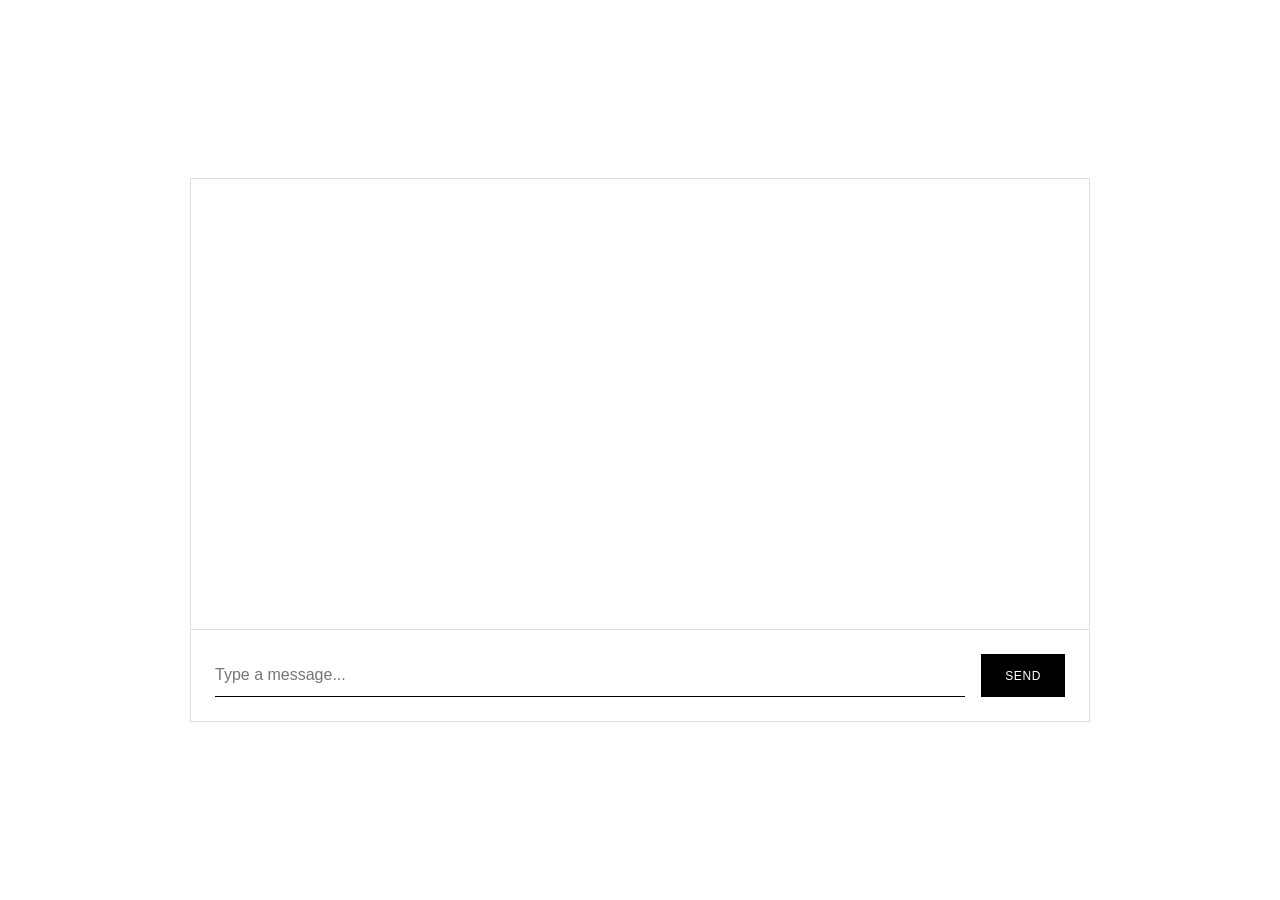
==== static/index.html @ 569c16a1 "Day 1: technical design, scaffold, audio prep and Cloud Run deploy - DESIGN.md: technical design (st" ====
<!doctype html>
<html lang="en">
    <head>
        <meta charset="UTF-8" />
        <meta name="viewport" content="width=device-width, initial-scale=1.0" />
        <title>Fix the Mix</title>
        <style>
            * {
                box-sizing: border-box;
                margin: 0;
                padding: 0;
            }
            body {
                font-family: system-ui, sans-serif;
                height: 100vh;
                display: flex;
                justify-content: center;
                align-items: center;
                padding: 3rem 1rem;
            }
            #container {
                width: 100%;
                max-width: 900px;
                display: flex;
                flex-direction: column;
                border: 1px solid #e0e0e0;
            }
            #messages {
                overflow-y: auto;
                padding: 2rem;
                display: flex;
                flex-direction: column;
                gap: 1.5rem;
                min-height: 450px;
                max-height: 70vh;
            }
            .msg {
                line-height: 1.5;
                max-width: 80%;
            }
            .msg.user {
                align-self: flex-end;
                text-align: right;
            }
            .msg .role {
                font-size: 0.75rem;
                text-transform: uppercase;
                letter-spacing: 0.05em;
                color: #999;
                margin-bottom: 0.25rem;
            }
            .msg.loading .content {
                color: #999;
            }
            #input-area {
                display: flex;
                gap: 1rem;
                padding: 1.5rem;
                border-top: 1px solid #e0e0e0;
            }
            #user-input {
                flex: 1;
                padding: 0.75rem 0;
                border: none;
                border-bottom: 1px solid #e0e0e0;
                font-size: 1rem;
                outline: none;
            }
            #user-input:focus {
                border-bottom-color: #000;
            }
            button {
                padding: 0.75rem 1.5rem;
                background: #000;
                color: #fff;
                border: none;
                font-size: 0.75rem;
                text-transform: uppercase;
                letter-spacing: 0.05em;
                cursor: pointer;
            }
            .tool {
                font-family: ui-monospace, monospace;
                font-size: 0.75rem;
                color: #555;
                background: #f5f5f5;
                border-left: 3px solid #f59e0b;
                padding: 0.5rem 0.75rem;
                margin: 0.25rem 0 0.75rem;
                white-space: pre-wrap;
                word-break: break-word;
            }
            .tool .label {
                text-transform: uppercase;
                letter-spacing: 0.05em;
                color: #b45309;
            }
            button:disabled {
                opacity: 0.3;
            }
        </style>
    </head>
    <body>
        <div id="container">
            <div id="messages"></div>
            <div id="input-area">
                <input
                    type="text"
                    id="user-input"
                    placeholder="Type a message..."
                    autocomplete="off"
                />
                <button id="send-btn">Send</button>
            </div>
        </div>
        <script>
            const messages = document.getElementById("messages");
            const userInput = document.getElementById("user-input");
            const sendBtn = document.getElementById("send-btn");
            let sessionId = null;

            function addMessage(role, text, isLoading = false) {
                const div = document.createElement("div");
                div.className =
                    "msg " +
                    (role === "you" ? "user" : "assistant") +
                    (isLoading ? " loading" : "");
                div.innerHTML =
                    '<div class="role">' +
                    role +
                    '</div><div class="content">' +
                    text +
                    "</div>";
                messages.appendChild(div);
                messages.scrollTop = messages.scrollHeight;
                return div;
            }

            async function send() {
                const text = userInput.value.trim();
                if (!text) return;

                userInput.value = "";
                sendBtn.disabled = true;
                addMessage("you", text);
                const loading = addMessage("assistant", "Thinking...", true);

                try {
                    const res = await fetch("/chat", {
                        method: "POST",
                        headers: { "Content-Type": "application/json" },
                        body: JSON.stringify({
                            message: text,
                            session_id: sessionId,
                        }),
                    });
                    const data = await res.json();
                    sessionId = data.session_id;

                    // Show each tool the harness ran, above the assistant's answer
                    for (const call of data.tool_calls || []) {
                        const div = document.createElement("div");
                        div.className = "tool";
                        const label = document.createElement("span");
                        label.className = "label";
                        label.textContent = "tool call  ";
                        div.appendChild(label);
                        div.appendChild(
                            document.createTextNode(
                                call.name + "(" + JSON.stringify(call.args) + ")\n→ " + call.result,
                            ),
                        );
                        messages.insertBefore(div, loading);
                    }
                    loading.querySelector(".content").textContent =
                        data.response;
                    loading.classList.remove("loading");
                } catch (e) {
                    loading.querySelector(".content").textContent =
                        "Error: " + e.message;
                    loading.classList.remove("loading");
                }
                sendBtn.disabled = false;
                userInput.focus();
            }

            sendBtn.addEventListener("click", send);
            userInput.addEventListener("keydown", function (e) {
                if (e.key === "Enter") send();
            });
            userInput.focus();
        </script>
    </body>
</html>
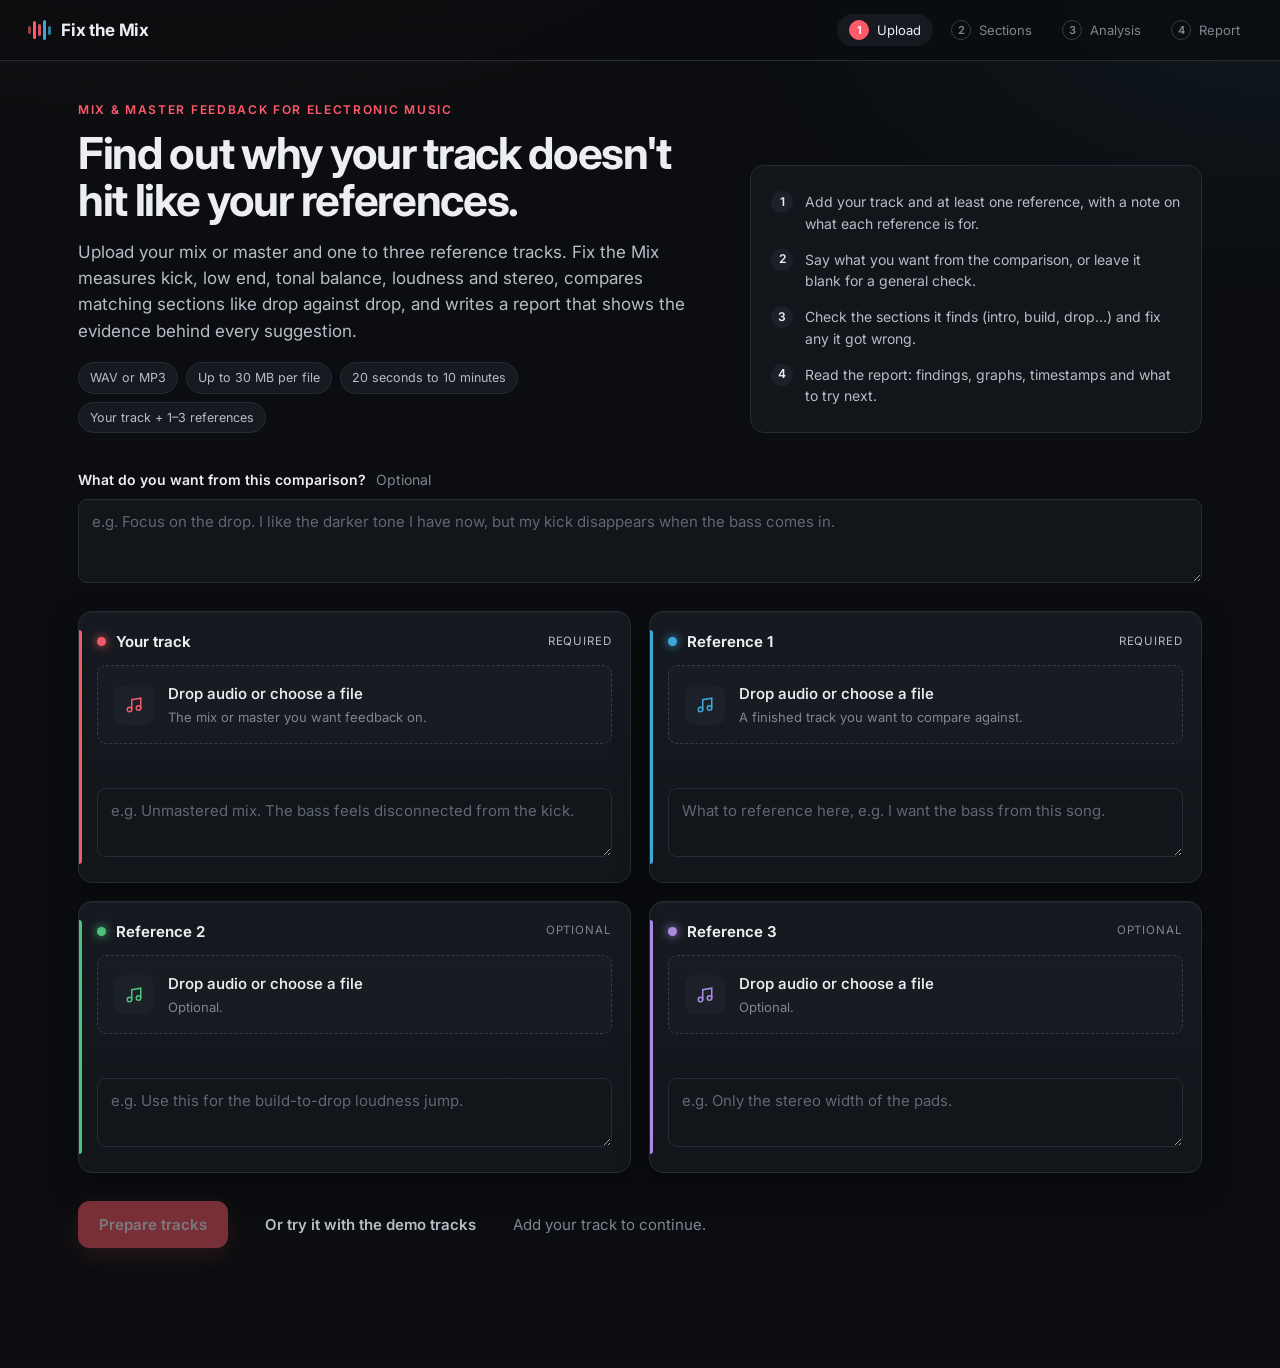
==== commit 231aaa36: "Day 3: upload view, section proposal, section editor, cold-start fix - Companion /api routes: runs, " ====
--- a/static/index.html
+++ b/static/index.html
@@ -1,194 +1,107 @@
 <!doctype html>
 <html lang="en">
-    <head>
-        <meta charset="UTF-8" />
-        <meta name="viewport" content="width=device-width, initial-scale=1.0" />
-        <title>Fix the Mix</title>
-        <style>
-            * {
-                box-sizing: border-box;
-                margin: 0;
-                padding: 0;
-            }
-            body {
-                font-family: system-ui, sans-serif;
-                height: 100vh;
-                display: flex;
-                justify-content: center;
-                align-items: center;
-                padding: 3rem 1rem;
-            }
-            #container {
-                width: 100%;
-                max-width: 900px;
-                display: flex;
-                flex-direction: column;
-                border: 1px solid #e0e0e0;
-            }
-            #messages {
-                overflow-y: auto;
-                padding: 2rem;
-                display: flex;
-                flex-direction: column;
-                gap: 1.5rem;
-                min-height: 450px;
-                max-height: 70vh;
-            }
-            .msg {
-                line-height: 1.5;
-                max-width: 80%;
-            }
-            .msg.user {
-                align-self: flex-end;
-                text-align: right;
-            }
-            .msg .role {
-                font-size: 0.75rem;
-                text-transform: uppercase;
-                letter-spacing: 0.05em;
-                color: #999;
-                margin-bottom: 0.25rem;
-            }
-            .msg.loading .content {
-                color: #999;
-            }
-            #input-area {
-                display: flex;
-                gap: 1rem;
-                padding: 1.5rem;
-                border-top: 1px solid #e0e0e0;
-            }
-            #user-input {
-                flex: 1;
-                padding: 0.75rem 0;
-                border: none;
-                border-bottom: 1px solid #e0e0e0;
-                font-size: 1rem;
-                outline: none;
-            }
-            #user-input:focus {
-                border-bottom-color: #000;
-            }
-            button {
-                padding: 0.75rem 1.5rem;
-                background: #000;
-                color: #fff;
-                border: none;
-                font-size: 0.75rem;
-                text-transform: uppercase;
-                letter-spacing: 0.05em;
-                cursor: pointer;
-            }
-            .tool {
-                font-family: ui-monospace, monospace;
-                font-size: 0.75rem;
-                color: #555;
-                background: #f5f5f5;
-                border-left: 3px solid #f59e0b;
-                padding: 0.5rem 0.75rem;
-                margin: 0.25rem 0 0.75rem;
-                white-space: pre-wrap;
-                word-break: break-word;
-            }
-            .tool .label {
-                text-transform: uppercase;
-                letter-spacing: 0.05em;
-                color: #b45309;
-            }
-            button:disabled {
-                opacity: 0.3;
-            }
-        </style>
-    </head>
-    <body>
-        <div id="container">
-            <div id="messages"></div>
-            <div id="input-area">
-                <input
-                    type="text"
-                    id="user-input"
-                    placeholder="Type a message..."
-                    autocomplete="off"
-                />
-                <button id="send-btn">Send</button>
-            </div>
+<head>
+  <meta charset="UTF-8" />
+  <meta name="viewport" content="width=device-width, initial-scale=1.0" />
+  <title>Fix the Mix</title>
+  <meta name="description" content="Evidence-based mix and master feedback for electronic music producers." />
+  <link rel="preconnect" href="https://fonts.googleapis.com" />
+  <link rel="preconnect" href="https://fonts.gstatic.com" crossorigin />
+  <link href="https://fonts.googleapis.com/css2?family=Inter:wght@400;500;600;700&family=JetBrains+Mono:wght@400;500&display=swap" rel="stylesheet" />
+  <link rel="stylesheet" href="/static/styles.css" />
+</head>
+<body>
+  <header class="topbar">
+    <div class="brand"><span class="brand-mark"><i></i><i></i><i></i><i></i><i></i></span>Fix the Mix</div>
+    <nav class="steps" aria-label="Progress">
+      <span class="step" data-step="upload"><b>1</b>Upload</span>
+      <span class="step" data-step="sections"><b>2</b>Sections</span>
+      <span class="step" data-step="analysis"><b>3</b>Analysis</span>
+      <span class="step" data-step="report"><b>4</b>Report</span>
+    </nav>
+  </header>
+
+  <main>
+    <!-- Upload -->
+    <section id="view-upload" hidden>
+      <div class="hero">
+        <div>
+          <div class="eyebrow">Mix &amp; master feedback for electronic music</div>
+          <h1>Find out why your track doesn't hit like your references.</h1>
+          <p class="lede">Upload your mix or master and one to three reference tracks. Fix the Mix measures kick, low end,
+            tonal balance, loudness and stereo, compares matching sections like drop against drop, and writes a report
+            that shows the evidence behind every suggestion.</p>
+          <div class="limits">
+            <span class="chip">WAV or MP3</span>
+            <span class="chip">Up to 30 MB per file</span>
+            <span class="chip">20 seconds to 10 minutes</span>
+            <span class="chip">Your track + 1–3 references</span>
+          </div>
         </div>
-        <script>
-            const messages = document.getElementById("messages");
-            const userInput = document.getElementById("user-input");
-            const sendBtn = document.getElementById("send-btn");
-            let sessionId = null;
+        <ol class="how">
+          <li>Add your track and at least one reference, with a note on what each reference is for.</li>
+          <li>Say what you want from the comparison, or leave it blank for a general check.</li>
+          <li>Check the sections it finds (intro, build, drop…) and fix any it got wrong.</li>
+          <li>Read the report: findings, graphs, timestamps and what to try next.</li>
+        </ol>
+      </div>
 
-            function addMessage(role, text, isLoading = false) {
-                const div = document.createElement("div");
-                div.className =
-                    "msg " +
-                    (role === "you" ? "user" : "assistant") +
-                    (isLoading ? " loading" : "");
-                div.innerHTML =
-                    '<div class="role">' +
-                    role +
-                    '</div><div class="content">' +
-                    text +
-                    "</div>";
-                messages.appendChild(div);
-                messages.scrollTop = messages.scrollHeight;
-                return div;
-            }
+      <div class="global-comment">
+        <label class="field-label" for="global-comment">What do you want from this comparison? <span class="field-hint">Optional</span></label>
+        <textarea id="global-comment" placeholder="e.g. Focus on the drop. I like the darker tone I have now, but my kick disappears when the bass comes in."></textarea>
+      </div>
 
-            async function send() {
-                const text = userInput.value.trim();
-                if (!text) return;
+      <div class="cards" id="cards"></div>
 
-                userInput.value = "";
-                sendBtn.disabled = true;
-                addMessage("you", text);
-                const loading = addMessage("assistant", "Thinking...", true);
+      <div class="actions">
+        <button class="btn primary" id="prepare" type="button" disabled>Prepare tracks</button>
+        <button class="btn ghost" id="demo" type="button">Or try it with the demo tracks</button>
+        <span class="muted" id="prepare-hint"></span>
+        <span class="form-error" id="upload-error"></span>
+      </div>
+    </section>
 
-                try {
-                    const res = await fetch("/chat", {
-                        method: "POST",
-                        headers: { "Content-Type": "application/json" },
-                        body: JSON.stringify({
-                            message: text,
-                            session_id: sessionId,
-                        }),
-                    });
-                    const data = await res.json();
-                    sessionId = data.session_id;
+    <!-- Sections -->
+    <section id="view-sections" hidden>
+      <div class="view-head">
+        <div>
+          <div class="eyebrow">Step 2</div>
+          <h2>Check the sections</h2>
+          <p class="lede">These sections are suggestions from the audio. Drag a boundary to move it, split or merge
+            sections, and relabel anything that's wrong. Comparisons match drop to drop and build to build, so it pays to
+            get these right. Your edits become the map the analysis uses.</p>
+        </div>
+      </div>
+      <div class="keys">
+        <span><kbd>Space</kbd> play / pause</span>
+        <span><kbd>S</kbd> split at cursor</span>
+        <span><kbd>M</kbd> merge with next</span>
+        <span><kbd>+</kbd> <kbd>−</kbd> or pinch to zoom</span>
+        <span>drag the waveform to scroll</span>
+        <span>hold <kbd>Alt</kbd> while dragging a boundary to ignore the grid</span>
+      </div>
+      <div id="editors" style="margin-top:18px"></div>
+      <div class="confirm-bar">
+        <span class="muted" id="confirm-status"></span>
+        <button class="btn primary" id="confirm" type="button">Confirm all sections</button>
+      </div>
+    </section>
 
-                    // Show each tool the harness ran, above the assistant's answer
-                    for (const call of data.tool_calls || []) {
-                        const div = document.createElement("div");
-                        div.className = "tool";
-                        const label = document.createElement("span");
-                        label.className = "label";
-                        label.textContent = "tool call  ";
-                        div.appendChild(label);
-                        div.appendChild(
-                            document.createTextNode(
-                                call.name + "(" + JSON.stringify(call.args) + ")\n→ " + call.result,
-                            ),
-                        );
-                        messages.insertBefore(div, loading);
-                    }
-                    loading.querySelector(".content").textContent =
-                        data.response;
-                    loading.classList.remove("loading");
-                } catch (e) {
-                    loading.querySelector(".content").textContent =
-                        "Error: " + e.message;
-                    loading.classList.remove("loading");
-                }
-                sendBtn.disabled = false;
-                userInput.focus();
-            }
+    <!-- Confirmed -->
+    <section id="view-confirmed" hidden>
+      <div class="eyebrow">Step 3</div>
+      <h2>Sections confirmed</h2>
+      <p class="lede">These maps are now the reference for the analysis. The research run uses them to compare
+        matching sections across your track and the references.</p>
+      <div class="summary" id="summary"></div>
+      <div class="actions">
+        <button class="btn" id="back-to-sections" type="button">Edit sections again</button>
+      </div>
+    </section>
+  </main>
 
-            sendBtn.addEventListener("click", send);
-            userInput.addEventListener("keydown", function (e) {
-                if (e.key === "Enter") send();
-            });
-            userInput.focus();
-        </script>
-    </body>
+  <div class="overlay" id="overlay" hidden><div class="overlay-box"><span class="spinner"></span><span id="overlay-text">Working…</span></div></div>
+
+  <script type="module" src="/static/app.js"></script>
+</body>
 </html>
--- a/static/styles.css
+++ b/static/styles.css
@@ -0,0 +1,226 @@
+/* Fix the Mix: one dark, studio-style design system for every view. Track and section colours are
+   shared with the editor canvas (editor.js) and the charts (app/audio/figures.py). */
+
+:root {
+  --bg: #0b0d10;
+  --bg-raised: #12151a;
+  --panel: #161a20;
+  --panel-2: #1c2129;
+  --line: #262c35;
+  --line-strong: #353c47;
+  --text: #eceef1;
+  --text-2: #b6bdc6;
+  --muted: #7d8692;
+  --accent: #ff5a6a;
+  --accent-strong: #ff3d50;
+  --accent-soft: rgba(255, 90, 106, 0.14);
+  --ok: #43d18a;
+  --warn: #f2b134;
+  --err: #ff6b6b;
+
+  --track-user: #ef5b6b;
+  --track-ref1: #3fa7d6;
+  --track-ref2: #4cc27a;
+  --track-ref3: #a98be0;
+
+  --radius: 14px;
+  --radius-sm: 9px;
+  --shadow: 0 1px 0 rgba(255, 255, 255, 0.03) inset, 0 12px 32px rgba(0, 0, 0, 0.35);
+  --font: "Inter", system-ui, -apple-system, "Segoe UI", sans-serif;
+  --mono: "JetBrains Mono", ui-monospace, "SF Mono", Menlo, monospace;
+}
+
+* { box-sizing: border-box; }
+html { color-scheme: dark; }
+body {
+  margin: 0;
+  background:
+    radial-gradient(1200px 500px at 15% -10%, rgba(255, 90, 106, 0.08), transparent 60%),
+    radial-gradient(900px 500px at 100% 0%, rgba(63, 167, 214, 0.07), transparent 60%),
+    var(--bg);
+  color: var(--text);
+  font: 15px/1.55 var(--font);
+  -webkit-font-smoothing: antialiased;
+  min-height: 100vh;
+}
+button, input, select, textarea { font: inherit; color: inherit; }
+[hidden] { display: none !important; }
+
+/* --- Top bar --- */
+.topbar {
+  position: sticky; top: 0; z-index: 20;
+  display: flex; align-items: center; gap: 24px;
+  padding: 14px 28px;
+  background: rgba(11, 13, 16, 0.8);
+  backdrop-filter: blur(14px);
+  border-bottom: 1px solid var(--line);
+}
+.brand { display: flex; align-items: center; gap: 10px; font-weight: 700; letter-spacing: -0.01em; font-size: 17px; }
+.brand-mark { display: flex; align-items: center; gap: 2px; height: 20px; }
+.brand-mark i { display: block; width: 3px; border-radius: 2px; background: var(--accent); }
+.brand-mark i:nth-child(1) { height: 8px; opacity: .6; }
+.brand-mark i:nth-child(2) { height: 18px; }
+.brand-mark i:nth-child(3) { height: 12px; opacity: .85; }
+.brand-mark i:nth-child(4) { height: 20px; background: var(--track-ref1); }
+.brand-mark i:nth-child(5) { height: 9px; background: var(--track-ref1); opacity: .7; }
+.steps { display: flex; gap: 6px; margin-left: auto; font-size: 13px; }
+.step { display: flex; align-items: center; gap: 8px; padding: 6px 12px; border-radius: 999px; color: var(--muted); }
+.step b { display: grid; place-items: center; width: 20px; height: 20px; border-radius: 50%; border: 1px solid var(--line-strong); font-size: 11px; font-weight: 600; }
+.step.active { color: var(--text); background: var(--panel); }
+.step.active b { background: var(--accent); border-color: var(--accent); color: #fff; }
+.step.done { color: var(--text-2); }
+.step.done b { border-color: var(--ok); color: var(--ok); }
+
+main { max-width: 1180px; margin: 0 auto; padding: 40px 28px 120px; }
+
+/* --- Type --- */
+.eyebrow { text-transform: uppercase; letter-spacing: .14em; font-size: 12px; color: var(--accent); font-weight: 600; }
+h1 { font-size: clamp(30px, 4vw, 44px); line-height: 1.08; letter-spacing: -0.03em; margin: 10px 0 14px; font-weight: 700; }
+h2 { font-size: 22px; letter-spacing: -0.02em; margin: 0 0 6px; }
+.lede { color: var(--text-2); font-size: 17px; max-width: 760px; margin: 0; }
+.muted { color: var(--muted); }
+.mono { font-family: var(--mono); font-size: 0.92em; }
+
+/* --- Upload view --- */
+.hero { display: grid; grid-template-columns: 1.4fr 1fr; gap: 40px; align-items: end; margin-bottom: 36px; }
+.how { list-style: none; margin: 0; padding: 18px 20px; border: 1px solid var(--line); border-radius: var(--radius); background: var(--bg-raised); counter-reset: how; }
+.how li { counter-increment: how; display: flex; gap: 12px; padding: 7px 0; color: var(--text-2); font-size: 14px; }
+.how li::before { content: counter(how); flex: none; display: grid; place-items: center; width: 22px; height: 22px; border-radius: 50%; background: var(--panel-2); color: var(--text); font-size: 12px; font-weight: 600; }
+.limits { display: flex; flex-wrap: wrap; gap: 8px; margin-top: 18px; }
+.chip { display: inline-flex; align-items: center; gap: 6px; padding: 5px 11px; border-radius: 999px; background: var(--panel); border: 1px solid var(--line); color: var(--text-2); font-size: 12.5px; }
+
+.field-label { display: block; font-weight: 600; font-size: 14px; margin-bottom: 8px; }
+.field-hint { font-weight: 400; color: var(--muted); margin-left: 6px; }
+textarea {
+  width: 100%; resize: vertical; min-height: 64px;
+  background: var(--bg-raised); border: 1px solid var(--line); border-radius: var(--radius-sm);
+  padding: 11px 13px; color: var(--text); line-height: 1.5; transition: border-color .15s, box-shadow .15s;
+}
+textarea::placeholder { color: #5f6873; }
+textarea:focus, select:focus, input:focus { outline: none; border-color: var(--accent); box-shadow: 0 0 0 3px var(--accent-soft); }
+.global-comment { margin-bottom: 22px; }
+.global-comment textarea { min-height: 84px; font-size: 15px; }
+
+.cards { display: grid; grid-template-columns: repeat(2, 1fr); gap: 18px; }
+.card {
+  position: relative; padding: 18px; border-radius: var(--radius);
+  background: linear-gradient(180deg, var(--panel), var(--bg-raised));
+  border: 1px solid var(--line); box-shadow: var(--shadow);
+}
+.card::before { content: ""; position: absolute; left: 0; top: 18px; bottom: 18px; width: 3px; border-radius: 0 3px 3px 0; background: var(--c); }
+.card-head { display: flex; align-items: center; gap: 10px; margin-bottom: 12px; }
+.card-title { font-weight: 650; }
+.dot { width: 9px; height: 9px; border-radius: 50%; background: var(--c); box-shadow: 0 0 10px var(--c); flex: none; }
+.tag { margin-left: auto; font-size: 11.5px; text-transform: uppercase; letter-spacing: .08em; color: var(--muted); }
+.tag.req { color: var(--text-2); }
+
+.drop {
+  display: flex; align-items: center; gap: 14px; padding: 16px; margin-bottom: 12px;
+  border: 1.5px dashed var(--line-strong); border-radius: var(--radius-sm); cursor: pointer;
+  background: rgba(255, 255, 255, 0.015); transition: border-color .15s, background .15s;
+}
+.drop:hover, .drop.over { border-color: var(--c); background: color-mix(in srgb, var(--c) 7%, transparent); }
+.drop-icon { flex: none; display: grid; place-items: center; width: 40px; height: 40px; border-radius: 10px; background: var(--panel-2); color: var(--c); }
+.drop-text { display: flex; flex-direction: column; gap: 2px; min-width: 0; }
+.drop-main { display: block; font-weight: 550; white-space: nowrap; overflow: hidden; text-overflow: ellipsis; }
+.drop-sub { font-size: 13px; color: var(--muted); }
+.drop input { display: none; }
+.drop.has-file { border-style: solid; border-color: var(--line); }
+.remove { margin-left: auto; flex: none; border: 0; background: none; color: var(--muted); cursor: pointer; padding: 6px; border-radius: 6px; }
+.remove:hover { color: var(--text); background: var(--panel-2); }
+
+.status { display: flex; align-items: center; gap: 8px; min-height: 22px; margin-bottom: 10px; font-size: 13px; color: var(--text-2); }
+.status.err { color: var(--err); }
+.status.ok { color: var(--ok); }
+.bar { flex: 1; height: 4px; border-radius: 4px; background: var(--panel-2); overflow: hidden; }
+.bar > span { display: block; height: 100%; width: 0; background: var(--c); transition: width .2s; }
+.bar.indeterminate > span { width: 35%; animation: slide 1.1s ease-in-out infinite; }
+@keyframes slide { 0% { transform: translateX(-100%); } 100% { transform: translateX(300%); } }
+.spinner { width: 13px; height: 13px; border: 2px solid var(--line-strong); border-top-color: var(--c, var(--accent)); border-radius: 50%; animation: spin .8s linear infinite; flex: none; }
+@keyframes spin { to { transform: rotate(360deg); } }
+
+.actions { display: flex; align-items: center; gap: 16px; margin-top: 28px; flex-wrap: wrap; }
+.btn {
+  display: inline-flex; align-items: center; gap: 9px; padding: 11px 20px; border-radius: 11px;
+  border: 1px solid var(--line-strong); background: var(--panel); color: var(--text);
+  font-weight: 600; cursor: pointer; transition: background .15s, border-color .15s, transform .05s, opacity .15s;
+}
+.btn:hover { background: var(--panel-2); }
+.btn:active { transform: translateY(1px); }
+.btn:disabled { opacity: .45; cursor: not-allowed; }
+.btn.primary { background: var(--accent); border-color: var(--accent); color: #fff; box-shadow: 0 8px 24px rgba(255, 90, 106, 0.25); }
+.btn.primary:hover { background: var(--accent-strong); }
+.btn.ghost { background: transparent; border-color: transparent; color: var(--text-2); }
+.btn.ghost:hover { color: var(--text); background: var(--panel); }
+.form-error { color: var(--err); font-size: 14px; }
+
+/* --- Sections view --- */
+.view-head { display: flex; align-items: flex-end; justify-content: space-between; gap: 24px; margin-bottom: 22px; }
+.keys { display: flex; flex-wrap: wrap; gap: 14px; font-size: 12.5px; color: var(--muted); }
+kbd { font-family: var(--mono); font-size: 11px; padding: 2px 6px; border-radius: 5px; background: var(--panel-2); border: 1px solid var(--line-strong); color: var(--text-2); }
+
+.editor {
+  margin-bottom: 20px; padding: 16px 16px 12px; border-radius: var(--radius);
+  background: linear-gradient(180deg, var(--panel), var(--bg-raised)); border: 1px solid var(--line); box-shadow: var(--shadow);
+  outline: none;
+}
+.editor:focus-visible { border-color: var(--line-strong); }
+.editor.accepted { border-color: color-mix(in srgb, var(--ok) 45%, var(--line)); }
+.ed-head { display: flex; align-items: center; gap: 10px; margin-bottom: 12px; }
+.ed-title { font-weight: 650; }
+.ed-file { color: var(--muted); font-size: 13px; white-space: nowrap; overflow: hidden; text-overflow: ellipsis; min-width: 0; }
+.ed-head .spacer { flex: 1; }
+.badge { display: inline-flex; align-items: center; gap: 6px; font-size: 12px; padding: 4px 10px; border-radius: 999px; background: var(--panel-2); color: var(--text-2); white-space: nowrap; }
+.badge.ok { background: rgba(67, 209, 138, 0.12); color: var(--ok); }
+.badge.warn { background: rgba(242, 177, 52, 0.12); color: var(--warn); }
+
+.canvas-wrap { position: relative; border-radius: 10px; overflow: hidden; background: #07090b; border: 1px solid var(--line); }
+.overview { display: block; width: 100%; height: 42px; cursor: pointer; border-bottom: 1px solid var(--line); }
+.main-canvas { display: block; width: 100%; height: 200px; cursor: crosshair; }
+
+.toolbar { display: flex; flex-wrap: wrap; align-items: center; gap: 8px; margin-top: 12px; }
+.group { display: flex; align-items: center; gap: 4px; padding: 3px; border-radius: 10px; background: var(--bg-raised); border: 1px solid var(--line); }
+.group-label { font-size: 11.5px; color: var(--muted); padding: 0 6px 0 8px; text-transform: uppercase; letter-spacing: .06em; }
+.tb {
+  display: inline-flex; align-items: center; gap: 6px; height: 30px; padding: 0 10px; border-radius: 7px;
+  border: 0; background: transparent; color: var(--text-2); font-size: 13px; font-weight: 550; cursor: pointer; white-space: nowrap;
+}
+.tb:hover { background: var(--panel-2); color: var(--text); }
+.tb.on { background: var(--panel-2); color: var(--text); box-shadow: inset 0 0 0 1px var(--line-strong); }
+.tb.play { color: var(--text); }
+.tb svg { width: 14px; height: 14px; }
+.toolbar select, .toolbar input[type=number] {
+  height: 30px; padding: 0 8px; border-radius: 7px; background: var(--panel); border: 1px solid var(--line); font-size: 13px;
+}
+.toolbar input[type=number] { width: 84px; font-family: var(--mono); }
+.readout { margin-left: auto; font-family: var(--mono); font-size: 12.5px; color: var(--text-2); padding: 0 6px; white-space: nowrap; }
+
+.confirm-bar {
+  position: fixed; left: 0; right: 0; bottom: 0; z-index: 15;
+  display: flex; align-items: center; justify-content: center; gap: 18px; padding: 14px 24px;
+  background: rgba(11, 13, 16, 0.86); backdrop-filter: blur(14px); border-top: 1px solid var(--line);
+}
+
+/* --- Confirmed view --- */
+.summary { display: grid; gap: 14px; margin-top: 24px; }
+.summary-row { padding: 14px 16px; border-radius: var(--radius-sm); background: var(--panel); border: 1px solid var(--line); }
+.summary-row .ed-head { margin-bottom: 8px; }
+.pills { display: flex; flex-wrap: wrap; gap: 6px; }
+.pill { font-size: 12.5px; padding: 3px 10px; border-radius: 6px; color: #0b0d10; font-weight: 600; }
+
+.overlay { position: fixed; inset: 0; z-index: 30; display: grid; place-items: center; background: rgba(5, 6, 8, 0.72); backdrop-filter: blur(6px); }
+.overlay-box { display: flex; align-items: center; gap: 14px; padding: 18px 22px; border-radius: var(--radius); background: var(--panel); border: 1px solid var(--line); box-shadow: var(--shadow); }
+
+@media (max-width: 860px) {
+  .hero { grid-template-columns: 1fr; }
+  .cards { grid-template-columns: 1fr; }
+  .steps { display: none; }
+  main { padding: 28px 16px 120px; }
+  .readout { margin-left: 0; }
+  .editor { padding: 14px 12px; }
+  .ed-head { flex-wrap: wrap; }
+  .ed-file { flex-basis: 100%; order: 3; }
+  .group { flex-wrap: wrap; }
+  .confirm-bar { gap: 12px; padding: 12px 16px; font-size: 13px; }
+  .confirm-bar .btn { white-space: nowrap; }
+}
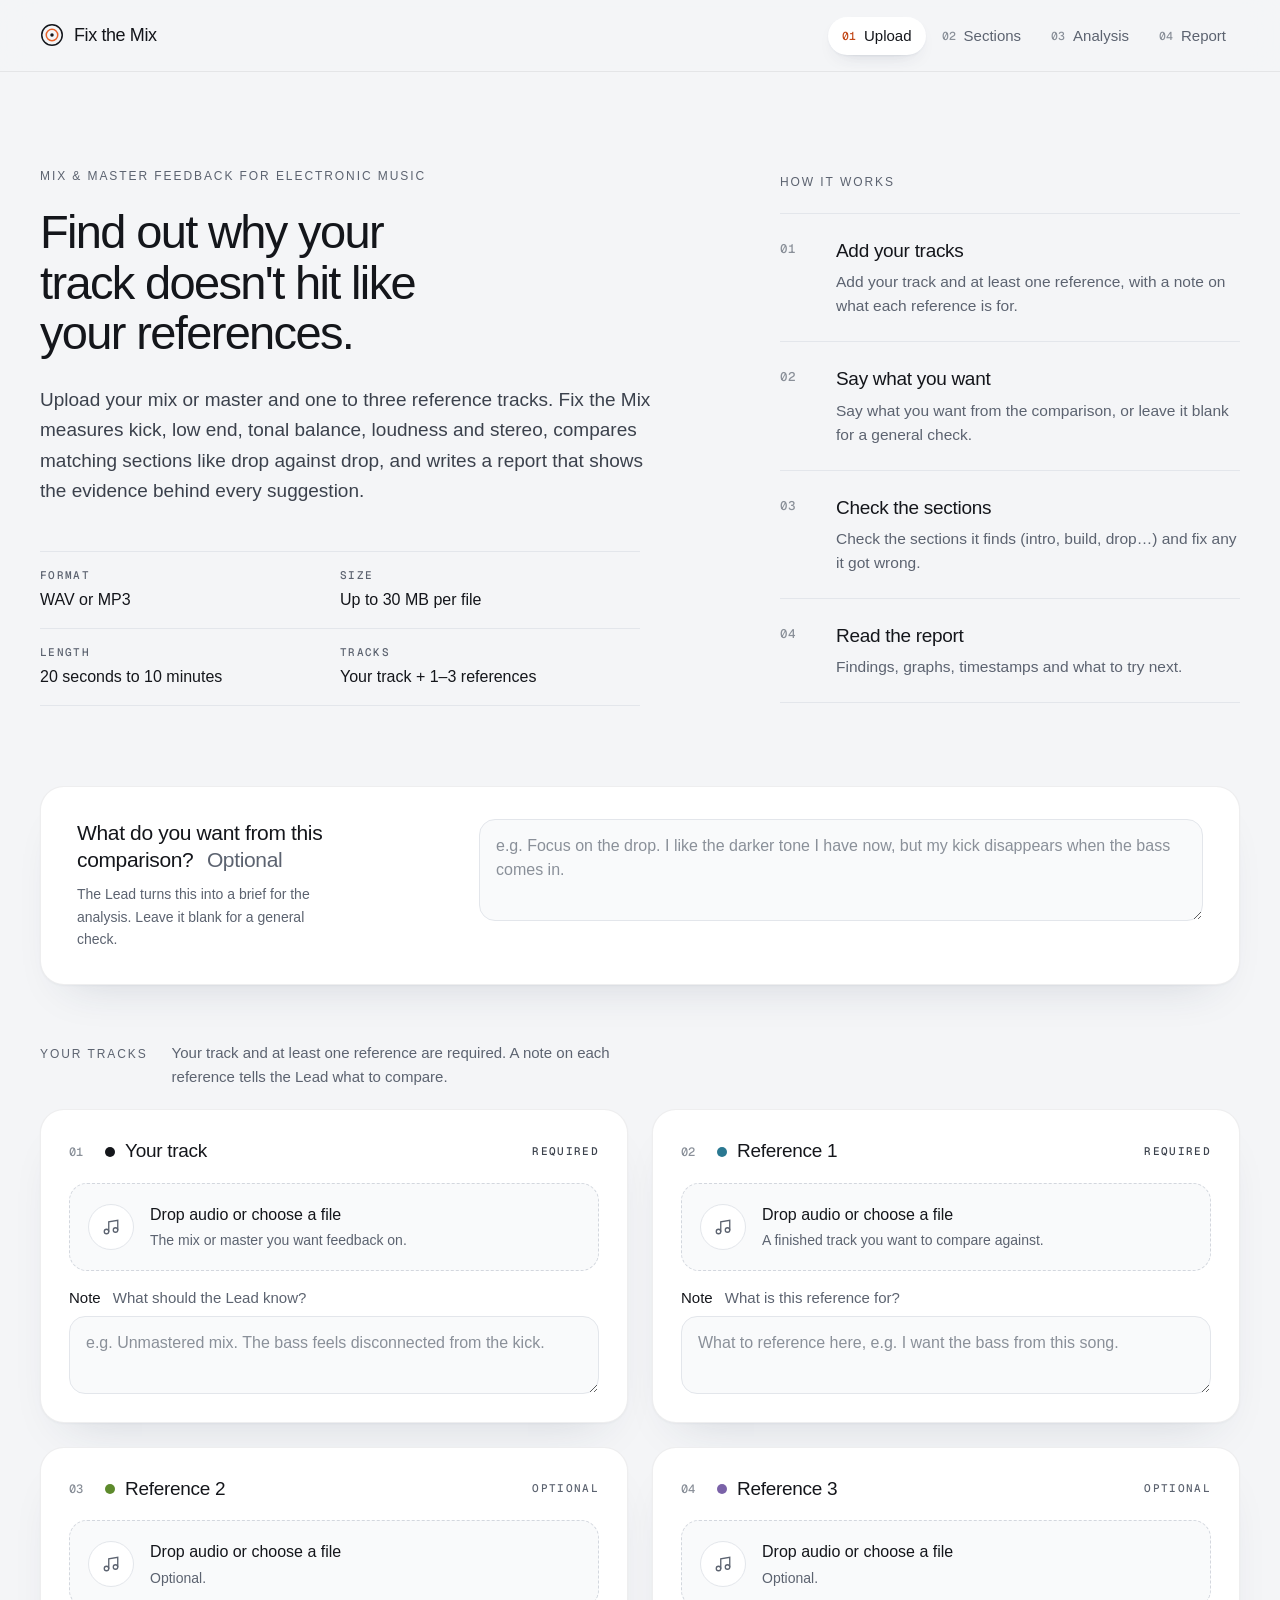
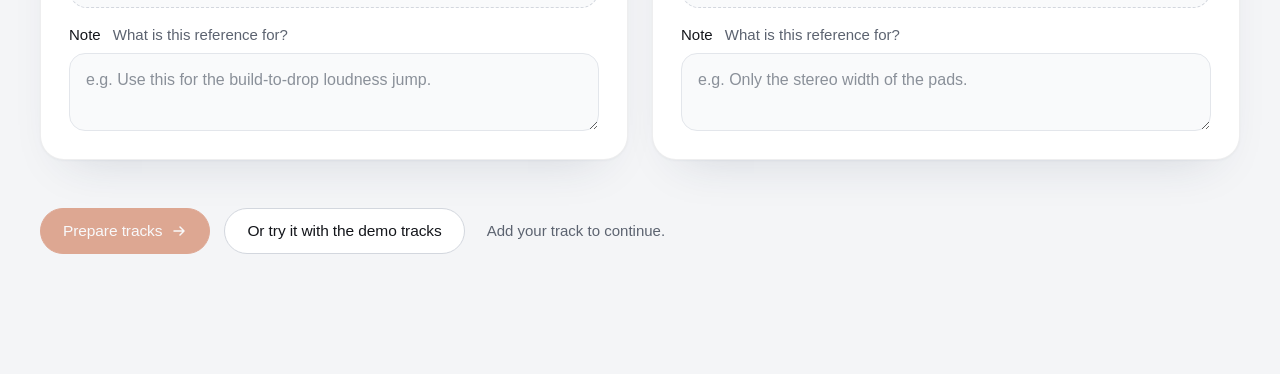
==== commit bfd405d7: "Calm design pass: light app with orange accent Light page with white cards, Satoshi and Geist Mono, " ====
--- a/static/index.html
+++ b/static/index.html
@@ -5,19 +5,24 @@
   <meta name="viewport" content="width=device-width, initial-scale=1.0" />
   <title>Fix the Mix</title>
   <meta name="description" content="Evidence-based mix and master feedback for electronic music producers." />
+  <link rel="preconnect" href="https://api.fontshare.com" crossorigin />
+  <link href="https://api.fontshare.com/v2/css?f[]=satoshi@400,500,700&display=swap" rel="stylesheet" />
   <link rel="preconnect" href="https://fonts.googleapis.com" />
   <link rel="preconnect" href="https://fonts.gstatic.com" crossorigin />
-  <link href="https://fonts.googleapis.com/css2?family=Inter:wght@400;500;600;700&family=JetBrains+Mono:wght@400;500&display=swap" rel="stylesheet" />
+  <link href="https://fonts.googleapis.com/css2?family=Geist+Mono:wght@400;500&display=swap" rel="stylesheet" />
   <link rel="stylesheet" href="/static/styles.css" />
 </head>
 <body>
   <header class="topbar">
-    <div class="brand"><span class="brand-mark"><i></i><i></i><i></i><i></i><i></i></span>Fix the Mix</div>
+    <div class="brand">
+      <svg width="24" height="24" viewBox="0 0 24 24" fill="none" aria-hidden="true"><circle cx="12" cy="12" r="10.25" stroke="#14161b" stroke-width="1.5"/><circle cx="12" cy="12" r="5.75" stroke="#e8622a" stroke-width="1.5"/><circle cx="12" cy="12" r="1.75" fill="#14161b"/></svg>
+      <span class="brand-text">Fix the Mix</span>
+    </div>
     <nav class="steps" aria-label="Progress">
-      <span class="step" data-step="upload"><b>1</b>Upload</span>
-      <span class="step" data-step="sections"><b>2</b>Sections</span>
-      <span class="step" data-step="analysis"><b>3</b>Analysis</span>
-      <span class="step" data-step="report"><b>4</b>Report</span>
+      <span class="step" data-step="upload"><b>01</b><span class="lbl">Upload</span></span>
+      <span class="step" data-step="sections"><b>02</b><span class="lbl">Sections</span></span>
+      <span class="step" data-step="analysis"><b>03</b><span class="lbl">Analysis</span></span>
+      <span class="step" data-step="report"><b>04</b><span class="lbl">Report</span></span>
     </nav>
   </header>
 
@@ -31,31 +36,41 @@
           <p class="lede">Upload your mix or master and one to three reference tracks. Fix the Mix measures kick, low end,
             tonal balance, loudness and stereo, compares matching sections like drop against drop, and writes a report
             that shows the evidence behind every suggestion.</p>
-          <div class="limits">
-            <span class="chip">WAV or MP3</span>
-            <span class="chip">Up to 30 MB per file</span>
-            <span class="chip">20 seconds to 10 minutes</span>
-            <span class="chip">Your track + 1–3 references</span>
-          </div>
-        </div>
-        <ol class="how">
-          <li>Add your track and at least one reference, with a note on what each reference is for.</li>
-          <li>Say what you want from the comparison, or leave it blank for a general check.</li>
-          <li>Check the sections it finds (intro, build, drop…) and fix any it got wrong.</li>
-          <li>Read the report: findings, graphs, timestamps and what to try next.</li>
-        </ol>
+          <dl class="limits">
+            <div><dt>Format</dt><dd>WAV or MP3</dd></div>
+            <div><dt>Size</dt><dd>Up to 30 MB per file</dd></div>
+            <div><dt>Length</dt><dd>20 seconds to 10 minutes</dd></div>
+            <div><dt>Tracks</dt><dd>Your track + 1–3 references</dd></div>
+          </dl>
+        </div>
+        <div class="how">
+          <span class="eyebrow">How it works</span>
+          <ol>
+            <li><span class="n">01</span><div><b>Add your tracks</b><p>Add your track and at least one reference, with a note on what each reference is for.</p></div></li>
+            <li><span class="n">02</span><div><b>Say what you want</b><p>Say what you want from the comparison, or leave it blank for a general check.</p></div></li>
+            <li><span class="n">03</span><div><b>Check the sections</b><p>Check the sections it finds (intro, build, drop…) and fix any it got wrong.</p></div></li>
+            <li><span class="n">04</span><div><b>Read the report</b><p>Findings, graphs, timestamps and what to try next.</p></div></li>
+          </ol>
+        </div>
       </div>
 
       <div class="global-comment">
-        <label class="field-label" for="global-comment">What do you want from this comparison? <span class="field-hint">Optional</span></label>
-        <textarea id="global-comment" placeholder="e.g. Focus on the drop. I like the darker tone I have now, but my kick disappears when the bass comes in."></textarea>
-      </div>
-
+        <div>
+          <label class="field-label" for="global-comment">What do you want from this comparison? <span class="field-hint">Optional</span></label>
+          <p class="field-help">The Lead turns this into a brief for the analysis. Leave it blank for a general check.</p>
+        </div>
+        <textarea id="global-comment" rows="3" placeholder="e.g. Focus on the drop. I like the darker tone I have now, but my kick disappears when the bass comes in."></textarea>
+      </div>
+
+      <div class="sec-label">
+        <span class="eyebrow">Your tracks</span>
+        <p>Your track and at least one reference are required. A note on each reference tells the Lead what to compare.</p>
+      </div>
       <div class="cards" id="cards"></div>
 
       <div class="actions">
-        <button class="btn primary" id="prepare" type="button" disabled>Prepare tracks</button>
-        <button class="btn ghost" id="demo" type="button">Or try it with the demo tracks</button>
+        <button class="btn primary" id="prepare" type="button" disabled>Prepare tracks<svg width="16" height="16" viewBox="0 0 16 16" fill="none" stroke="currentColor" stroke-width="1.5" stroke-linecap="round" stroke-linejoin="round" aria-hidden="true"><path d="M3 8h10M9 4l4 4-4 4"/></svg></button>
+        <button class="btn" id="demo" type="button">Or try it with the demo tracks</button>
         <span class="muted" id="prepare-hint"></span>
         <span class="form-error" id="upload-error"></span>
       </div>
@@ -71,6 +86,25 @@
             sections, and relabel anything that's wrong. Comparisons match drop to drop and build to build, so it pays to
             get these right. Your edits become the map the analysis uses.</p>
         </div>
+      </div>
+      <div class="lead-strip" id="lead-strip">
+        <div class="lead-main">
+          <div class="lead-head">
+            <span class="lead-avatar" aria-hidden="true"><svg width="22" height="22" viewBox="0 0 24 24" fill="none"><circle cx="12" cy="12" r="9" stroke="currentColor" stroke-width="1.5"/><circle cx="12" cy="12" r="4.5" stroke="currentColor" stroke-width="1.5"/></svg></span>
+            <span class="lead-id"><b>Lead</b><span>Writes the brief and runs the analysis</span></span>
+            <span class="badge" id="brief-badge"></span>
+          </div>
+          <div class="lead-msg" id="lead-msg" aria-live="polite"></div>
+        </div>
+        <aside class="lead-brief">
+          <span class="eyebrow">The brief</span>
+          <div class="brief" id="brief"></div>
+        </aside>
+        <form class="chat-form" id="lead-form">
+          <label class="sr" for="lead-input">Reply to the Lead</label>
+          <input id="lead-input" autocomplete="off" placeholder="Answer, or tell the Lead what to change in the brief…" />
+          <button class="btn primary" type="submit">Send</button>
+        </form>
       </div>
       <div class="keys">
         <span><kbd>Space</kbd> play / pause</span>
@@ -80,23 +114,87 @@
         <span>drag the waveform to scroll</span>
         <span>hold <kbd>Alt</kbd> while dragging a boundary to ignore the grid</span>
       </div>
-      <div id="editors" style="margin-top:18px"></div>
+      <div id="editors"></div>
       <div class="confirm-bar">
         <span class="muted" id="confirm-status"></span>
-        <button class="btn primary" id="confirm" type="button">Confirm all sections</button>
-      </div>
-    </section>
-
-    <!-- Confirmed -->
-    <section id="view-confirmed" hidden>
-      <div class="eyebrow">Step 3</div>
-      <h2>Sections confirmed</h2>
-      <p class="lede">These maps are now the reference for the analysis. The research run uses them to compare
-        matching sections across your track and the references.</p>
-      <div class="summary" id="summary"></div>
-      <div class="actions">
-        <button class="btn" id="back-to-sections" type="button">Edit sections again</button>
-      </div>
+        <button class="btn primary" id="confirm" type="button">Confirm all sections<svg width="16" height="16" viewBox="0 0 16 16" fill="none" stroke="currentColor" stroke-width="1.5" stroke-linecap="round" stroke-linejoin="round" aria-hidden="true"><path d="M3 8h10M9 4l4 4-4 4"/></svg></button>
+      </div>
+    </section>
+
+    <!-- Analysis -->
+    <section id="view-analysis" hidden>
+      <div class="an-hero">
+        <div>
+          <div class="eyebrow">Step 3</div>
+          <h2>Analysing your track</h2>
+          <p class="lede">The Lead sends specialists to compare kick, low end, tone and loudness, and stereo against your
+            references, then checks the differences that matter most for your goals. This usually takes a few minutes.</p>
+          <div class="stage-box">
+            <span class="eyebrow">Now</span>
+            <div class="stage" id="stage" aria-live="polite">Starting</div>
+            <div class="fun" id="fun"></div>
+            <div class="stage-meta" id="stage-meta"></div>
+          </div>
+        </div>
+        <div class="dial-card">
+          <div id="dial"></div>
+          <div>
+            <ul class="legend-list" id="dial-legend"></ul>
+            <p class="dial-note">Each ring is one researcher's latest call. A full turn is 60 s.</p>
+          </div>
+        </div>
+      </div>
+      <div class="notice" id="analysis-notice" role="status" hidden>
+        <span class="notice-icon" aria-hidden="true"><svg width="18" height="18" viewBox="0 0 16 16" fill="none" stroke="currentColor" stroke-width="1.5" stroke-linecap="round"><circle cx="8" cy="8" r="6.25"/><path d="M8 7.25v3.5M8 5.1v.1"/></svg></span>
+        <div class="notice-text"><span class="tag">Notice</span><div id="analysis-notice-text"></div></div>
+        <button class="btn sm primary" id="resume" type="button">Continue</button>
+      </div>
+      <div class="sec-label"><h3 class="sub">What's running</h3><p class="mono">Click a row for its arguments and result</p></div>
+      <div class="trace" id="trace"></div>
+    </section>
+
+    <!-- Results -->
+    <section id="view-results" hidden>
+      <div class="view-head">
+        <div class="eyebrow">Step 4</div>
+        <h2>Your report</h2>
+      </div>
+      <div class="report-bar" id="report-bar" hidden>
+        <p class="st" id="report-status"></p>
+        <a class="btn sm" id="report-open" target="_blank" rel="noopener"><svg width="15" height="15" viewBox="0 0 16 16" fill="none" stroke="currentColor" stroke-width="1.5" stroke-linecap="round" stroke-linejoin="round" aria-hidden="true"><path d="M9.5 2.5h4v4M13.5 2.5L7.5 8.5M12 9.5v3.25c0 .41-.34.75-.75.75h-7.5a.75.75 0 01-.75-.75v-7.5c0-.41.34-.75.75-.75H7"/></svg>Open in a new tab</a>
+        <a class="btn sm primary" id="report-pdf" download><svg width="15" height="15" viewBox="0 0 16 16" fill="none" stroke="currentColor" stroke-width="1.5" stroke-linecap="round" stroke-linejoin="round" aria-hidden="true"><path d="M8 2.5v8M4.5 7L8 10.5 11.5 7M3 13.5h10"/></svg>Download PDF</a>
+      </div>
+      <iframe class="report-frame" id="report-frame" title="Mix report" hidden></iframe>
+      <!-- Without a written report (an older run, or the Writer failed): the Lead's accepted findings. -->
+      <div class="findings-view" id="findings-view" hidden>
+        <div class="notice" id="findings-note"></div>
+        <p class="lede" id="res-summary"></p>
+        <span class="eyebrow">Priorities</span>
+        <div class="priorities" id="priorities"></div>
+        <div class="two-col">
+          <div class="panel"><span class="eyebrow">Keep</span><ul id="preserve"></ul></div>
+          <div class="panel"><span class="eyebrow">Limitations</span><ul id="limitations"></ul></div>
+        </div>
+        <span class="eyebrow">Accepted findings</span>
+        <div class="findings" id="findings"></div>
+      </div>
+      <section class="followup" aria-label="Follow-up">
+        <span class="eyebrow">Ask a follow-up</span>
+        <div class="chat-log" id="chat-log"></div>
+        <form class="chat-form" id="chat-form">
+          <label class="sr" for="chat-input">Ask a follow-up</label>
+          <input id="chat-input" autocomplete="off" placeholder="e.g. Does the second drop have the same low-end problem?" />
+          <button class="btn sm primary" type="submit">Ask</button>
+        </form>
+        <details class="trace-box" id="trace-box">
+          <summary><svg class="chev" width="12" height="12" viewBox="0 0 16 16" fill="none" stroke="currentColor" stroke-width="1.75" stroke-linecap="round" stroke-linejoin="round" aria-hidden="true"><path d="M6 3.5l4.5 4.5L6 12.5"/></svg>Tool trace<span class="mono" id="trace-summary"></span></summary>
+          <div class="trace" id="trace-results"></div>
+        </details>
+        <div class="end-actions">
+          <button class="btn" id="edit-sections" type="button">Edit sections and run again</button>
+          <span class="mono" id="res-usage"></span>
+        </div>
+      </section>
     </section>
   </main>
 
--- a/static/styles.css
+++ b/static/styles.css
@@ -1,226 +1,573 @@
-/* Fix the Mix: one dark, studio-style design system for every view. Track and section colours are
-   shared with the editor canvas (editor.js) and the charts (app/audio/figures.py). */
+/* Fix the Mix: direction A "Calm" (DESIGN.md §9). A light, quiet page with one orange accent; the section
+   editor's canvas stays a dark display (editor.js). Track and section colours are shared with the editor
+   and the charts (app/audio/figures.py). */
 
 :root {
-  --bg: #0b0d10;
-  --bg-raised: #12151a;
-  --panel: #161a20;
-  --panel-2: #1c2129;
-  --line: #262c35;
-  --line-strong: #353c47;
-  --text: #eceef1;
-  --text-2: #b6bdc6;
-  --muted: #7d8692;
-  --accent: #ff5a6a;
-  --accent-strong: #ff3d50;
-  --accent-soft: rgba(255, 90, 106, 0.14);
-  --ok: #43d18a;
-  --warn: #f2b134;
-  --err: #ff6b6b;
-
-  --track-user: #ef5b6b;
-  --track-ref1: #3fa7d6;
-  --track-ref2: #4cc27a;
-  --track-ref3: #a98be0;
-
-  --radius: 14px;
-  --radius-sm: 9px;
-  --shadow: 0 1px 0 rgba(255, 255, 255, 0.03) inset, 0 12px 32px rgba(0, 0, 0, 0.35);
-  --font: "Inter", system-ui, -apple-system, "Segoe UI", sans-serif;
-  --mono: "JetBrains Mono", ui-monospace, "SF Mono", Menlo, monospace;
+  --bg: #f4f5f7;          /* page */
+  --bg-raised: #f9fafb;   /* inputs, rails, tool groups */
+  --panel: #ffffff;       /* cards */
+  --panel-2: #eceef2;     /* sunk: segmented controls, tracks, hover fills */
+  --line: #e3e6eb;
+  --line-strong: #d3d7de;
+  --hair: rgba(20, 22, 27, 0.07);
+  --text: #14161b;        /* 16.6:1 on the page */
+  --text-2: #3b414c;      /* 9.4:1 */
+  --muted: #5c6370;       /* 5.5:1, the smallest body text */
+  --faint: #8a9099;       /* placeholders and decorative numbers only */
+  --accent: #c2491a;      /* orange ink: primary buttons, focus, links, the current step (4.5:1 on the page) */
+  --accent-strong: #a83f16;
+  --accent-soft: #fcebe2;
+  --accent-ring: rgba(232, 98, 42, 0.22);
+  --orange: #e8622a;      /* orange for graphics only: marks, lines, fills (3.1:1) */
+  --ok: #2e7752;
+  --ok-soft: #e5f1ea;
+  --warn: #94600c;
+  --warn-soft: #f7eedb;
+  --err: #b4283f;
+  --err-soft: #f8e6e9;
+
+  --track-user: #14161b;
+  --track-ref1: #2a7891;
+  --track-ref2: #5d8a2c;
+  --track-ref3: #7a62a8;
+
+  --radius: 24px;
+  --radius-md: 16px;
+  --radius-sm: 12px;
+  --shadow: 0 1px 2px rgba(36, 52, 77, 0.04), 0 24px 48px -28px rgba(36, 52, 77, 0.18);
+  --shadow-pill: 0 1px 2px rgba(36, 52, 77, 0.06), 0 8px 20px -12px rgba(36, 52, 77, 0.28);
+  --shadow-lift: 0 2px 6px rgba(36, 52, 77, 0.05), 0 40px 80px -36px rgba(36, 52, 77, 0.28);
+  --ease: cubic-bezier(0.16, 1, 0.3, 1);
+  --font: "Satoshi", "Helvetica Neue", Helvetica, Arial, sans-serif;
+  --mono: "Geist Mono", "JetBrains Mono", ui-monospace, "SF Mono", Menlo, monospace;
 }
 
 * { box-sizing: border-box; }
-html { color-scheme: dark; }
+html { color-scheme: light; -webkit-text-size-adjust: 100%; }
 body {
   margin: 0;
-  background:
-    radial-gradient(1200px 500px at 15% -10%, rgba(255, 90, 106, 0.08), transparent 60%),
-    radial-gradient(900px 500px at 100% 0%, rgba(63, 167, 214, 0.07), transparent 60%),
-    var(--bg);
+  background: var(--bg);
   color: var(--text);
-  font: 15px/1.55 var(--font);
+  font: 400 17px/1.6 var(--font);
   -webkit-font-smoothing: antialiased;
+  text-rendering: optimizeLegibility;
   min-height: 100vh;
 }
 button, input, select, textarea { font: inherit; color: inherit; }
 [hidden] { display: none !important; }
+:focus-visible { outline: 2px solid var(--accent); outline-offset: 3px; }
 
 /* --- Top bar --- */
 .topbar {
   position: sticky; top: 0; z-index: 20;
-  display: flex; align-items: center; gap: 24px;
-  padding: 14px 28px;
-  background: rgba(11, 13, 16, 0.8);
-  backdrop-filter: blur(14px);
-  border-bottom: 1px solid var(--line);
-}
-.brand { display: flex; align-items: center; gap: 10px; font-weight: 700; letter-spacing: -0.01em; font-size: 17px; }
-.brand-mark { display: flex; align-items: center; gap: 2px; height: 20px; }
-.brand-mark i { display: block; width: 3px; border-radius: 2px; background: var(--accent); }
-.brand-mark i:nth-child(1) { height: 8px; opacity: .6; }
-.brand-mark i:nth-child(2) { height: 18px; }
-.brand-mark i:nth-child(3) { height: 12px; opacity: .85; }
-.brand-mark i:nth-child(4) { height: 20px; background: var(--track-ref1); }
-.brand-mark i:nth-child(5) { height: 9px; background: var(--track-ref1); opacity: .7; }
-.steps { display: flex; gap: 6px; margin-left: auto; font-size: 13px; }
-.step { display: flex; align-items: center; gap: 8px; padding: 6px 12px; border-radius: 999px; color: var(--muted); }
-.step b { display: grid; place-items: center; width: 20px; height: 20px; border-radius: 50%; border: 1px solid var(--line-strong); font-size: 11px; font-weight: 600; }
-.step.active { color: var(--text); background: var(--panel); }
-.step.active b { background: var(--accent); border-color: var(--accent); color: #fff; }
+  display: flex; align-items: center; gap: 20px;
+  height: 72px; padding: 0 40px;
+  background: rgba(244, 245, 247, 0.84);
+  -webkit-backdrop-filter: saturate(1.4) blur(16px);
+  backdrop-filter: saturate(1.4) blur(16px);
+  border-bottom: 1px solid var(--hair);
+}
+.brand { display: flex; align-items: center; gap: 10px; font-weight: 500; letter-spacing: -0.4px; font-size: 18px; white-space: nowrap; }
+.brand svg { flex: none; }
+.steps { display: flex; align-items: center; gap: 2px; margin-left: auto; }
+.step { display: flex; align-items: center; gap: 8px; height: 38px; padding: 0 14px; border-radius: 999px; font-size: 15px; color: var(--muted); transition: background .18s, color .18s; }
+.step b { font: 500 11.5px/1 var(--mono); color: var(--faint); }
+.step.active { color: var(--text); background: var(--panel); box-shadow: var(--shadow-pill); }
+.step.active b { color: var(--accent); }
 .step.done { color: var(--text-2); }
-.step.done b { border-color: var(--ok); color: var(--ok); }
-
-main { max-width: 1180px; margin: 0 auto; padding: 40px 28px 120px; }
+.step.done b { color: var(--ok); }
+
+main { max-width: 1280px; margin: 0 auto; padding: 40px 40px 120px; }
 
 /* --- Type --- */
-.eyebrow { text-transform: uppercase; letter-spacing: .14em; font-size: 12px; color: var(--accent); font-weight: 600; }
-h1 { font-size: clamp(30px, 4vw, 44px); line-height: 1.08; letter-spacing: -0.03em; margin: 10px 0 14px; font-weight: 700; }
-h2 { font-size: 22px; letter-spacing: -0.02em; margin: 0 0 6px; }
-.lede { color: var(--text-2); font-size: 17px; max-width: 760px; margin: 0; }
+.eyebrow { display: block; font: 500 12px/1.4 var(--font); letter-spacing: .16em; text-transform: uppercase; color: var(--muted); }
+h1 { font-size: 47px; line-height: 1.08; letter-spacing: -1.65px; margin: 22px 0 26px; font-weight: 500; }
+h2 { font-size: 37px; line-height: 1.12; letter-spacing: -0.9px; margin: 12px 0 14px; font-weight: 500; }
+.lede { color: var(--text-2); font-size: 19px; line-height: 1.6; max-width: 60ch; margin: 0; }
 .muted { color: var(--muted); }
-.mono { font-family: var(--mono); font-size: 0.92em; }
+.mono { font-family: var(--mono); font-size: 0.92em; font-feature-settings: "tnum" 1; }
 
 /* --- Upload view --- */
-.hero { display: grid; grid-template-columns: 1.4fr 1fr; gap: 40px; align-items: end; margin-bottom: 36px; }
-.how { list-style: none; margin: 0; padding: 18px 20px; border: 1px solid var(--line); border-radius: var(--radius); background: var(--bg-raised); counter-reset: how; }
-.how li { counter-increment: how; display: flex; gap: 12px; padding: 7px 0; color: var(--text-2); font-size: 14px; }
-.how li::before { content: counter(how); flex: none; display: grid; place-items: center; width: 22px; height: 22px; border-radius: 50%; background: var(--panel-2); color: var(--text); font-size: 12px; font-weight: 600; }
-.limits { display: flex; flex-wrap: wrap; gap: 8px; margin-top: 18px; }
-.chip { display: inline-flex; align-items: center; gap: 6px; padding: 5px 11px; border-radius: 999px; background: var(--panel); border: 1px solid var(--line); color: var(--text-2); font-size: 12.5px; }
-
-.field-label { display: block; font-weight: 600; font-size: 14px; margin-bottom: 8px; }
-.field-hint { font-weight: 400; color: var(--muted); margin-left: 6px; }
+.hero { display: grid; grid-template-columns: minmax(0, 7fr) minmax(0, 5fr); gap: 96px; align-items: start; padding: 56px 0 80px; }
+.hero h1 { max-width: 14.5ch; }
+.limits { display: grid; grid-template-columns: repeat(2, minmax(0, 1fr)); max-width: 600px; margin: 44px 0 0; border-top: 1px solid var(--line); }
+.limits div { padding: 16px 0 15px; border-bottom: 1px solid var(--line); }
+.limits div:nth-child(odd) { padding-right: 24px; }
+.limits dt { margin-bottom: 4px; font: 500 11px/1.4 var(--mono); letter-spacing: .12em; text-transform: uppercase; color: var(--muted); }
+.limits dd { margin: 0; font-size: 16px; }
+.how { padding-top: 6px; }
+.how ol { list-style: none; margin: 22px 0 0; padding: 0; border-top: 1px solid var(--line); }
+.how li { display: grid; grid-template-columns: 56px minmax(0, 1fr); padding: 22px 0 23px; border-bottom: 1px solid var(--line); }
+.how .n { padding-top: 7px; font: 500 12.5px/1 var(--mono); color: var(--faint); }
+.how b { display: block; margin-bottom: 4px; font-weight: 500; font-size: 19px; letter-spacing: -0.3px; }
+.how p { margin: 0; font-size: 15.5px; line-height: 1.55; color: var(--muted); }
+
+.field { display: grid; gap: 8px; }
+.field-label { display: block; font: 500 15px/1.4 var(--font); }
+.field-hint { font-weight: 400; color: var(--muted); margin-left: 8px; }
+.field-help { margin: 10px 0 0; font-size: 14px; color: var(--muted); max-width: 34ch; }
 textarea {
-  width: 100%; resize: vertical; min-height: 64px;
-  background: var(--bg-raised); border: 1px solid var(--line); border-radius: var(--radius-sm);
-  padding: 11px 13px; color: var(--text); line-height: 1.5; transition: border-color .15s, box-shadow .15s;
-}
-textarea::placeholder { color: #5f6873; }
-textarea:focus, select:focus, input:focus { outline: none; border-color: var(--accent); box-shadow: 0 0 0 3px var(--accent-soft); }
-.global-comment { margin-bottom: 22px; }
-.global-comment textarea { min-height: 84px; font-size: 15px; }
-
-.cards { display: grid; grid-template-columns: repeat(2, 1fr); gap: 18px; }
+  width: 100%; resize: vertical; min-height: 76px;
+  background: var(--bg-raised); border: 1px solid var(--line); border-radius: var(--radius-md);
+  padding: 14px 16px; color: var(--text); font-size: 16px; line-height: 1.5;
+  transition: border-color .18s, box-shadow .18s, background .18s;
+}
+textarea::placeholder, input::placeholder { color: var(--faint); opacity: 1; }
+textarea:focus, select:focus, input:focus { outline: none; border-color: var(--accent); background: var(--panel); box-shadow: 0 0 0 4px var(--accent-ring); }
+
+.global-comment {
+  display: grid; grid-template-columns: minmax(0, 4fr) minmax(0, 8fr); gap: 40px; align-items: start;
+  margin-bottom: 56px; padding: 32px 36px 34px;
+  background: var(--panel); border: 1px solid var(--hair); border-radius: var(--radius); box-shadow: var(--shadow);
+}
+.global-comment .field-label { font-size: 21px; letter-spacing: -0.35px; line-height: 1.3; }
+.global-comment textarea { min-height: 84px; }
+.sec-label { display: flex; align-items: baseline; gap: 24px; flex-wrap: wrap; margin: 0 0 20px; }
+.sec-label p { margin: 0; font-size: 15px; color: var(--muted); max-width: 56ch; }
+
+.cards { display: grid; grid-template-columns: repeat(2, minmax(0, 1fr)); gap: 24px; }
 .card {
-  position: relative; padding: 18px; border-radius: var(--radius);
-  background: linear-gradient(180deg, var(--panel), var(--bg-raised));
-  border: 1px solid var(--line); box-shadow: var(--shadow);
-}
-.card::before { content: ""; position: absolute; left: 0; top: 18px; bottom: 18px; width: 3px; border-radius: 0 3px 3px 0; background: var(--c); }
-.card-head { display: flex; align-items: center; gap: 10px; margin-bottom: 12px; }
-.card-title { font-weight: 650; }
-.dot { width: 9px; height: 9px; border-radius: 50%; background: var(--c); box-shadow: 0 0 10px var(--c); flex: none; }
-.tag { margin-left: auto; font-size: 11.5px; text-transform: uppercase; letter-spacing: .08em; color: var(--muted); }
+  display: grid; gap: 16px; align-content: start; padding: 26px 28px 28px; border-radius: var(--radius);
+  background: var(--panel); border: 1px solid var(--hair); box-shadow: var(--shadow);
+}
+.card-head { display: flex; align-items: center; gap: 10px; }
+.card-n { width: 26px; font: 500 12px/1 var(--mono); color: var(--faint); }
+.card-title { font-weight: 500; font-size: 19px; letter-spacing: -0.3px; }
+.dot { width: 10px; height: 10px; border-radius: 50%; background: var(--c); flex: none; }
+.tag { margin-left: auto; font: 500 11px/1 var(--mono); text-transform: uppercase; letter-spacing: .12em; color: var(--muted); }
 .tag.req { color: var(--text-2); }
 
 .drop {
-  display: flex; align-items: center; gap: 14px; padding: 16px; margin-bottom: 12px;
-  border: 1.5px dashed var(--line-strong); border-radius: var(--radius-sm); cursor: pointer;
-  background: rgba(255, 255, 255, 0.015); transition: border-color .15s, background .15s;
-}
-.drop:hover, .drop.over { border-color: var(--c); background: color-mix(in srgb, var(--c) 7%, transparent); }
-.drop-icon { flex: none; display: grid; place-items: center; width: 40px; height: 40px; border-radius: 10px; background: var(--panel-2); color: var(--c); }
-.drop-text { display: flex; flex-direction: column; gap: 2px; min-width: 0; }
-.drop-main { display: block; font-weight: 550; white-space: nowrap; overflow: hidden; text-overflow: ellipsis; }
-.drop-sub { font-size: 13px; color: var(--muted); }
+  display: flex; align-items: center; gap: 16px; min-height: 88px; padding: 16px 18px;
+  border: 1px dashed var(--line-strong); border-radius: 18px; background: var(--bg-raised); cursor: pointer;
+  transition: border-color .18s, background .18s;
+}
+.drop:hover { border-color: var(--faint); background: var(--panel); }
+.drop.over { border-color: var(--accent); background: var(--accent-soft); }
+.drop-icon { flex: none; display: grid; place-items: center; width: 46px; height: 46px; border-radius: 50%; background: var(--panel); border: 1px solid var(--line); color: var(--muted); }
+.drop.has-file .drop-icon { color: var(--c); }
+.drop-text { display: grid; gap: 2px; flex: 1; min-width: 0; }
+.drop-main { font-weight: 500; font-size: 16px; white-space: nowrap; overflow: hidden; text-overflow: ellipsis; }
+.drop-sub { font-size: 14px; color: var(--muted); }
+.drop.has-file .drop-sub { font: 12.5px/1.5 var(--mono); }
 .drop input { display: none; }
-.drop.has-file { border-style: solid; border-color: var(--line); }
-.remove { margin-left: auto; flex: none; border: 0; background: none; color: var(--muted); cursor: pointer; padding: 6px; border-radius: 6px; }
-.remove:hover { color: var(--text); background: var(--panel-2); }
-
-.status { display: flex; align-items: center; gap: 8px; min-height: 22px; margin-bottom: 10px; font-size: 13px; color: var(--text-2); }
-.status.err { color: var(--err); }
+.drop.has-file { border-style: solid; border-color: var(--line); background: var(--panel); }
+.remove {
+  flex: none; display: grid; place-items: center; width: 32px; height: 32px; padding: 0;
+  border: 1px solid var(--line); border-radius: 50%; background: var(--panel); color: var(--muted); cursor: pointer;
+}
+.remove:hover { color: var(--text); border-color: var(--faint); }
+
+.status { display: flex; align-items: center; gap: 8px; min-height: 22px; font: 400 13px/1.5 var(--mono); color: var(--muted); }
+.status:empty { display: none; }
+.status.err { color: var(--err); font: 400 14.5px/1.5 var(--font); }
 .status.ok { color: var(--ok); }
 .bar { flex: 1; height: 4px; border-radius: 4px; background: var(--panel-2); overflow: hidden; }
-.bar > span { display: block; height: 100%; width: 0; background: var(--c); transition: width .2s; }
+.bar > span { display: block; height: 100%; width: 0; background: var(--accent); transition: width .2s; }
 .bar.indeterminate > span { width: 35%; animation: slide 1.1s ease-in-out infinite; }
 @keyframes slide { 0% { transform: translateX(-100%); } 100% { transform: translateX(300%); } }
-.spinner { width: 13px; height: 13px; border: 2px solid var(--line-strong); border-top-color: var(--c, var(--accent)); border-radius: 50%; animation: spin .8s linear infinite; flex: none; }
+.spinner { width: 13px; height: 13px; border: 2px solid var(--line-strong); border-top-color: var(--accent); border-radius: 50%; animation: spin .8s linear infinite; flex: none; }
 @keyframes spin { to { transform: rotate(360deg); } }
 
-.actions { display: flex; align-items: center; gap: 16px; margin-top: 28px; flex-wrap: wrap; }
+.actions { display: flex; align-items: center; gap: 14px; margin-top: 48px; flex-wrap: wrap; }
+.actions .muted { font-size: 15px; margin-left: 8px; }
 .btn {
-  display: inline-flex; align-items: center; gap: 9px; padding: 11px 20px; border-radius: 11px;
-  border: 1px solid var(--line-strong); background: var(--panel); color: var(--text);
-  font-weight: 600; cursor: pointer; transition: background .15s, border-color .15s, transform .05s, opacity .15s;
-}
-.btn:hover { background: var(--panel-2); }
-.btn:active { transform: translateY(1px); }
-.btn:disabled { opacity: .45; cursor: not-allowed; }
-.btn.primary { background: var(--accent); border-color: var(--accent); color: #fff; box-shadow: 0 8px 24px rgba(255, 90, 106, 0.25); }
-.btn.primary:hover { background: var(--accent-strong); }
+  display: inline-flex; align-items: center; justify-content: center; gap: 9px; height: 46px; padding: 0 22px;
+  border-radius: 999px; border: 1px solid var(--line-strong); background: var(--panel); color: var(--text);
+  font: 500 15.5px/1 var(--font); letter-spacing: -0.1px; white-space: nowrap; text-decoration: none; cursor: pointer;
+  transition: transform .18s var(--ease), background .18s, border-color .18s, box-shadow .18s, opacity .18s;
+}
+.btn:hover { border-color: var(--faint); }
+.btn:active { transform: scale(0.98); }
+.btn:disabled { opacity: .45; cursor: not-allowed; transform: none; }
+.btn svg { flex: none; }
+.btn.primary { background: var(--accent); border-color: var(--accent); color: #fff; box-shadow: 0 10px 24px -12px rgba(194, 73, 26, 0.65); }
+.btn.primary:hover { background: var(--accent-strong); border-color: var(--accent-strong); }
+.btn.primary:disabled { box-shadow: none; }
 .btn.ghost { background: transparent; border-color: transparent; color: var(--text-2); }
-.btn.ghost:hover { color: var(--text); background: var(--panel); }
-.form-error { color: var(--err); font-size: 14px; }
+.btn.ghost:hover { color: var(--text); background: var(--panel); border-color: var(--line); }
+.form-error { color: var(--err); font-size: 14.5px; }
 
 /* --- Sections view --- */
-.view-head { display: flex; align-items: flex-end; justify-content: space-between; gap: 24px; margin-bottom: 22px; }
-.keys { display: flex; flex-wrap: wrap; gap: 14px; font-size: 12.5px; color: var(--muted); }
-kbd { font-family: var(--mono); font-size: 11px; padding: 2px 6px; border-radius: 5px; background: var(--panel-2); border: 1px solid var(--line-strong); color: var(--text-2); }
+.view-head { padding-top: 40px; margin-bottom: 40px; }
+.keys { display: flex; flex-wrap: wrap; align-items: center; gap: 10px 20px; padding: 30px 4px 26px; font-size: 13.5px; color: var(--muted); }
+.keys > span { display: inline-flex; align-items: center; gap: 6px; }
+kbd {
+  display: inline-grid; place-items: center; min-width: 26px; height: 26px; padding: 0 7px; border-radius: 8px;
+  background: var(--panel); border: 1px solid var(--line); box-shadow: 0 1px 0 var(--line-strong);
+  font: 500 12px/1 var(--mono); color: var(--text);
+}
+.sr { position: absolute; width: 1px; height: 1px; overflow: hidden; clip: rect(0 0 0 0); white-space: nowrap; }
 
 .editor {
-  margin-bottom: 20px; padding: 16px 16px 12px; border-radius: var(--radius);
-  background: linear-gradient(180deg, var(--panel), var(--bg-raised)); border: 1px solid var(--line); box-shadow: var(--shadow);
-  outline: none;
-}
-.editor:focus-visible { border-color: var(--line-strong); }
-.editor.accepted { border-color: color-mix(in srgb, var(--ok) 45%, var(--line)); }
-.ed-head { display: flex; align-items: center; gap: 10px; margin-bottom: 12px; }
-.ed-title { font-weight: 650; }
-.ed-file { color: var(--muted); font-size: 13px; white-space: nowrap; overflow: hidden; text-overflow: ellipsis; min-width: 0; }
-.ed-head .spacer { flex: 1; }
-.badge { display: inline-flex; align-items: center; gap: 6px; font-size: 12px; padding: 4px 10px; border-radius: 999px; background: var(--panel-2); color: var(--text-2); white-space: nowrap; }
-.badge.ok { background: rgba(67, 209, 138, 0.12); color: var(--ok); }
-.badge.warn { background: rgba(242, 177, 52, 0.12); color: var(--warn); }
-
-.canvas-wrap { position: relative; border-radius: 10px; overflow: hidden; background: #07090b; border: 1px solid var(--line); }
-.overview { display: block; width: 100%; height: 42px; cursor: pointer; border-bottom: 1px solid var(--line); }
-.main-canvas { display: block; width: 100%; height: 200px; cursor: crosshair; }
-
-.toolbar { display: flex; flex-wrap: wrap; align-items: center; gap: 8px; margin-top: 12px; }
-.group { display: flex; align-items: center; gap: 4px; padding: 3px; border-radius: 10px; background: var(--bg-raised); border: 1px solid var(--line); }
-.group-label { font-size: 11.5px; color: var(--muted); padding: 0 6px 0 8px; text-transform: uppercase; letter-spacing: .06em; }
+  margin-bottom: 28px; padding: 24px 28px 22px; border-radius: var(--radius);
+  background: var(--panel); border: 1px solid var(--hair); box-shadow: var(--shadow);
+  outline: none; transition: background .18s, box-shadow .18s;
+}
+.editor:focus-visible { box-shadow: var(--shadow), 0 0 0 3px var(--accent-ring); }
+.editor.accepted { background: rgba(255, 255, 255, 0.6); box-shadow: none; }
+.ed-head { display: flex; align-items: center; gap: 12px; flex-wrap: wrap; margin-bottom: 18px; }
+.ed-title { font-size: 20px; font-weight: 500; letter-spacing: -0.4px; white-space: nowrap; }
+.ed-file { flex: 1 1 160px; min-width: 0; font: 400 13px/1.4 var(--mono); color: var(--muted); white-space: nowrap; overflow: hidden; text-overflow: ellipsis; }
+.btn.sm { height: 38px; padding: 0 16px; font-size: 14.5px; }
+.badge {
+  display: inline-flex; align-items: center; gap: 7px; height: 28px; padding: 0 12px; border-radius: 999px;
+  background: var(--panel-2); color: var(--text-2); font: 500 13px/1 var(--font); white-space: nowrap;
+}
+.badge.ok { background: var(--ok-soft); color: var(--ok); }
+.badge.warn { background: var(--warn-soft); color: var(--warn); }
+.badge .pulse { width: 7px; height: 7px; border-radius: 50%; background: var(--orange); animation: breathe 2.4s var(--ease) infinite; }
+@keyframes breathe { 0%, 100% { opacity: .35; transform: scale(.8); } 50% { opacity: 1; transform: scale(1); } }
+
+/* The waveform frames: dark displays inside the light card (editor.js draws them). */
+.canvas-wrap { position: relative; border-radius: 18px; overflow: hidden; background: #0e1115; border: 1px solid #0e1115; }
+.ov-wrap { margin-bottom: 10px; border-radius: 14px; }
+.overview { display: block; width: 100%; height: 44px; cursor: pointer; }
+.main-canvas { display: block; width: 100%; height: 240px; cursor: crosshair; }
+
+.toolbar { display: flex; flex-wrap: wrap; align-items: flex-end; gap: 16px 22px; padding-top: 18px; }
+.tg { display: grid; gap: 7px; }
+.tg-l { padding-left: 4px; font: 500 10.5px/1 var(--mono); letter-spacing: .14em; text-transform: uppercase; color: var(--muted); }
+.group { display: flex; align-items: center; gap: 2px; padding: 3px; border-radius: 999px; background: var(--bg-raised); border: 1px solid var(--line); }
 .tb {
-  display: inline-flex; align-items: center; gap: 6px; height: 30px; padding: 0 10px; border-radius: 7px;
-  border: 0; background: transparent; color: var(--text-2); font-size: 13px; font-weight: 550; cursor: pointer; white-space: nowrap;
-}
-.tb:hover { background: var(--panel-2); color: var(--text); }
-.tb.on { background: var(--panel-2); color: var(--text); box-shadow: inset 0 0 0 1px var(--line-strong); }
-.tb.play { color: var(--text); }
+  display: inline-flex; align-items: center; gap: 6px; height: 32px; padding: 0 13px; border-radius: 999px;
+  border: 0; background: transparent; color: var(--text-2); font: 500 13.5px/1 var(--font); cursor: pointer; white-space: nowrap;
+  transition: background .18s, color .18s, transform .18s var(--ease);
+}
+.tb:hover { background: var(--panel); color: var(--text); }
+.tb:active { transform: scale(0.97); }
+.tb.on { background: var(--panel); color: var(--text); box-shadow: 0 1px 2px rgba(36, 52, 77, 0.1), 0 0 0 1px var(--line); }
+.tb.play { padding: 0 15px 0 12px; background: var(--text); color: #fff; }
+.tb.play:hover { background: #2a2e36; color: #fff; }
 .tb svg { width: 14px; height: 14px; }
-.toolbar select, .toolbar input[type=number] {
-  height: 30px; padding: 0 8px; border-radius: 7px; background: var(--panel); border: 1px solid var(--line); font-size: 13px;
-}
-.toolbar input[type=number] { width: 84px; font-family: var(--mono); }
-.readout { margin-left: auto; font-family: var(--mono); font-size: 12.5px; color: var(--text-2); padding: 0 6px; white-space: nowrap; }
+.tb .mono, .tb.mono { font-family: var(--mono); font-size: 12.5px; font-weight: 500; }
+.tb-sep { width: 1px; height: 18px; margin: 0 4px; background: var(--line-strong); }
+.toolbar select {
+  appearance: none; height: 32px; padding: 0 30px 0 13px; border: 0; border-radius: 999px; cursor: pointer;
+  background: var(--panel) url("data:image/svg+xml,%3Csvg xmlns='http://www.w3.org/2000/svg' width='10' height='10' viewBox='0 0 10 10' fill='none' stroke='%235c6370' stroke-width='1.5' stroke-linecap='round'%3E%3Cpath d='M2.5 4l2.5 2.5L7.5 4'/%3E%3C/svg%3E") no-repeat right 11px center;
+  box-shadow: 0 0 0 1px var(--line); font: 500 13.5px/1 var(--font); color: var(--text);
+}
+.toolbar input[type=number] {
+  width: 88px; height: 32px; padding: 0 8px 0 12px; border: 0; border-radius: 999px;
+  background: var(--panel); box-shadow: 0 0 0 1px var(--line); font: 500 13px/1 var(--mono); color: var(--text);
+}
+.toolbar select:focus, .toolbar input[type=number]:focus { outline: none; background-color: var(--panel); box-shadow: 0 0 0 2px var(--accent); }
+.tg-readout { margin-left: auto; justify-items: end; }
+.readout {
+  display: inline-flex; align-items: center; justify-content: center; min-width: 176px; height: 40px; padding: 0 16px;
+  border-radius: 12px; background: var(--bg-raised); border: 1px solid var(--line);
+  font: 500 15px/1 var(--mono); letter-spacing: -0.2px; color: var(--text); white-space: nowrap;
+}
 
 .confirm-bar {
   position: fixed; left: 0; right: 0; bottom: 0; z-index: 15;
-  display: flex; align-items: center; justify-content: center; gap: 18px; padding: 14px 24px;
-  background: rgba(11, 13, 16, 0.86); backdrop-filter: blur(14px); border-top: 1px solid var(--line);
-}
-
-/* --- Confirmed view --- */
-.summary { display: grid; gap: 14px; margin-top: 24px; }
-.summary-row { padding: 14px 16px; border-radius: var(--radius-sm); background: var(--panel); border: 1px solid var(--line); }
-.summary-row .ed-head { margin-bottom: 8px; }
-.pills { display: flex; flex-wrap: wrap; gap: 6px; }
-.pill { font-size: 12.5px; padding: 3px 10px; border-radius: 6px; color: #0b0d10; font-weight: 600; }
-
-.overlay { position: fixed; inset: 0; z-index: 30; display: grid; place-items: center; background: rgba(5, 6, 8, 0.72); backdrop-filter: blur(6px); }
+  display: flex; align-items: center; justify-content: flex-end; gap: 24px;
+  min-height: 78px; padding: 12px max(40px, calc((100vw - 1280px) / 2 + 40px));
+  background: rgba(255, 255, 255, 0.86); -webkit-backdrop-filter: saturate(1.4) blur(16px); backdrop-filter: saturate(1.4) blur(16px);
+  border-top: 1px solid var(--hair);
+}
+.confirm-bar .muted { font-size: 15px; }
+.confirm-bar b { font: 500 14px/1 var(--mono); color: var(--text); }
+
+/* --- The Lead's brief (sections view) --- */
+.lead-strip {
+  display: grid; grid-template-columns: minmax(0, 7fr) minmax(0, 5fr); overflow: hidden;
+  background: var(--panel); border: 1px solid var(--hair); border-radius: var(--radius); box-shadow: var(--shadow);
+}
+.lead-main { padding: 34px 44px 30px; }
+.lead-head { display: flex; align-items: center; gap: 14px; flex-wrap: wrap; margin-bottom: 22px; }
+.lead-avatar { flex: none; display: grid; place-items: center; width: 44px; height: 44px; border-radius: 50%; background: var(--accent-soft); color: var(--accent); }
+.lead-id b { display: block; font-weight: 500; font-size: 18px; letter-spacing: -0.3px; line-height: 1.2; }
+.lead-id span { font-size: 14px; color: var(--muted); }
+.lead-head .badge { margin-left: auto; }
+.lead-msg { max-width: 66ch; font-size: 16px; line-height: 1.65; color: var(--text-2); }
+.lead-msg p { margin: 0 0 14px; }
+.lead-msg p:last-child { margin-bottom: 0; }
+.lead-msg ul { list-style: none; margin: 0 0 14px; padding: 0; }
+.lead-msg li { position: relative; margin: 0 0 8px; padding-left: 22px; }
+.lead-msg li::before { content: ""; position: absolute; left: 3px; top: .82em; width: 9px; height: 1px; background: var(--faint); }
+.lead-msg strong { font-weight: 500; color: var(--text); }
+.skel { display: grid; gap: 12px; padding: 6px 0 10px; }
+.skel i { position: relative; display: block; height: 12px; border-radius: 6px; background: var(--panel-2); overflow: hidden; }
+.skel i::after { content: ""; position: absolute; inset: 0; background: linear-gradient(90deg, transparent, rgba(255, 255, 255, 0.85), transparent); transform: translateX(-100%); animation: sheen 1.8s var(--ease) infinite; }
+@keyframes sheen { to { transform: translateX(100%); } }
+.thinking { display: flex; align-items: center; gap: 10px; color: var(--muted); }
+.lead-brief { padding: 34px 36px 30px; background: var(--bg-raised); border-left: 1px solid var(--hair); }
+.brief dl { margin: 18px 0 0; border-top: 1px solid var(--line); }
+.brief dl > div { display: grid; grid-template-columns: 104px minmax(0, 1fr); gap: 14px; padding: 13px 0; border-bottom: 1px solid var(--line); }
+.brief dt { display: flex; align-items: flex-start; gap: 7px; padding-top: 3px; font: 500 11px/1.5 var(--mono); letter-spacing: .1em; text-transform: uppercase; color: var(--muted); }
+.brief dt .dot { width: 8px; height: 8px; margin-top: 4px; }
+.brief dd { margin: 0; font-size: 14.5px; line-height: 1.55; color: var(--text-2); }
+.brief dd ul { display: grid; gap: 5px; list-style: none; margin: 0; padding: 0; }
+.brief .not { display: block; color: var(--muted); font-style: italic; }
+.brief-empty { margin: 18px 0 0; font-size: 14.5px; color: var(--muted); }
+.chat-form { display: flex; gap: 10px; margin-top: 12px; }
+.chat-form input {
+  flex: 1; min-width: 0; height: 46px; padding: 0 20px; border-radius: 999px;
+  background: var(--bg-raised); border: 1px solid var(--line); color: var(--text); font-size: 16px;
+  transition: border-color .18s, box-shadow .18s, background .18s;
+}
+.lead-strip .chat-form { grid-column: 1 / -1; align-items: center; margin: 0; padding: 14px 16px 14px 20px; border-top: 1px solid var(--hair); background: var(--panel); }
+
+/* --- Analysis view --- */
+h3.sub { margin: 30px 0 10px; font: 500 12px/1.4 var(--font); letter-spacing: .16em; text-transform: uppercase; color: var(--muted); }
+.sec-label h3.sub { margin: 0; font-size: 22px; line-height: 1.3; letter-spacing: -0.4px; text-transform: none; color: var(--text); }
+.sec-label p.mono { font-size: 12.5px; }
+
+.an-hero { display: grid; grid-template-columns: minmax(0, 4.4fr) minmax(0, 7.6fr); gap: 64px; align-items: center; padding: 40px 0 56px; }
+.stage-box { display: grid; gap: 10px; margin-top: 44px; padding-top: 26px; border-top: 1px solid var(--line); }
+.stage { font-size: 26px; line-height: 1.25; letter-spacing: -0.6px; }
+.fun { min-height: 28px; font-size: 17px; color: var(--muted); }
+.stage-meta { margin-top: 8px; font: 400 13px/1.5 var(--mono); color: var(--muted); }
+
+.dial-card {
+  display: grid; grid-template-columns: minmax(0, 1fr) 232px; gap: 36px; align-items: center; padding: 36px 36px 32px;
+  background: var(--panel); border: 1px solid var(--hair); border-radius: var(--radius); box-shadow: var(--shadow);
+}
+.dial { display: block; width: 100%; max-width: 440px; height: auto; margin: 0 auto; overflow: visible; }
+.dial .tick { stroke: var(--line-strong); stroke-width: 1; }
+.dial .tick.l { stroke: var(--faint); }
+.dial .ring { fill: none; stroke: var(--panel-2); stroke-width: 5; }
+.dial .arc { fill: none; stroke: var(--c); stroke-width: 5; stroke-linecap: round; }
+.dial .head circle { fill: var(--c); }
+.dial .head .knob { stroke: #fff; stroke-width: 1.5; }
+.dial .head .halo { opacity: 0; transform-box: fill-box; transform-origin: center; }
+.dial .head.live .halo { opacity: .22; animation: halo 2.8s var(--ease) infinite; }
+@keyframes halo { 0%, 100% { opacity: .12; transform: scale(.8); } 50% { opacity: .3; transform: scale(1.15); } }
+.dial .rlab { font: 500 9px/1 var(--mono); letter-spacing: .12em; text-transform: uppercase; fill: var(--muted); }
+.dial .clock { font: 500 34px/1 var(--mono); letter-spacing: -1px; fill: var(--text); }
+.dial .clock-l { font: 500 9.5px/1 var(--mono); letter-spacing: .16em; fill: var(--muted); }
+.dial .sweep { transform-origin: 220px 220px; animation: spin 60s linear infinite; }
+.dial .sweep circle { fill: var(--text); }
+.dial .rp { fill: none; stroke: var(--orange); stroke-width: 1; opacity: 0; transform-box: fill-box; transform-origin: center; animation: ripple 7.2s var(--ease) infinite; }
+.dial.idle .sweep, .dial.idle .rp { animation: none; }
+.dial.idle .sweep { opacity: 0; }
+@keyframes ripple { 0% { opacity: .5; transform: scale(.6); } 70% { opacity: 0; transform: scale(1.5); } 100% { opacity: 0; transform: scale(1.5); } }
+.legend-list { list-style: none; margin: 0; padding: 0; border-top: 1px solid var(--line); }
+.legend-list li { display: grid; grid-template-columns: 14px minmax(0, 1fr) auto; gap: 4px 10px; align-items: center; padding: 12px 0; border-bottom: 1px solid var(--line); }
+.legend-list .k { width: 14px; height: 4px; border-radius: 2px; background: var(--c); }
+.legend-list b { font-weight: 500; font-size: 15px; }
+.legend-list .t { font: 400 12.5px/1 var(--mono); color: var(--muted); }
+.legend-list .s { grid-column: 2 / -1; margin-top: -2px; font-size: 13px; color: var(--muted); }
+.legend-list li.live .t { color: var(--text); }
+.legend-list li.err .k { background: var(--err); }
+.legend-list li.err .s { color: var(--err); }
+.legend-list li.off .k { background: var(--panel-2); }
+.legend-list li.off b { color: var(--muted); }
+.dial-note { margin: 14px 0 0; font-size: 12.5px; line-height: 1.5; color: var(--muted); }
+
+.notice {
+  display: flex; align-items: center; gap: 16px; margin: 0 0 40px; padding: 18px 18px 18px 22px;
+  border-radius: 20px; background: var(--panel); border: 1px solid var(--line); color: var(--text-2); font-size: 15.5px;
+}
+.notice-icon { flex: none; display: grid; place-items: center; width: 36px; height: 36px; border-radius: 50%; background: var(--warn-soft); color: var(--warn); }
+.notice-text { flex: 1; min-width: 0; }
+.notice .tag { display: block; margin: 0 0 4px; }
+.notice p { margin: 0; }
+.notice .btn { flex: none; margin-left: auto; }
+
+/* The trace: one row per task in tree order, on a shared time axis. */
+.trace { position: relative; border-top: 1px solid var(--line); font-size: 14.5px; }
+.tr-axis, .tr > summary { display: grid; grid-template-columns: minmax(0, 360px) minmax(0, 1fr) 92px; gap: 20px; align-items: center; }
+.tr-axis { height: 34px; border-bottom: 1px solid var(--line); font: 400 11px/1 var(--mono); color: var(--muted); }
+.tr-axis .ax { position: relative; height: 100%; }
+.tr-axis .ax span { position: absolute; top: 12px; transform: translateX(-50%); }
+.tr-axis .ax span:first-child { transform: none; }
+.tr-axis .r { text-align: right; }
+.tr { border-bottom: 1px solid var(--hair); }
+.tr > summary { min-height: 42px; padding: 0 6px 0 4px; border-radius: 10px; list-style: none; cursor: pointer; transition: background .18s; }
+.tr > summary::-webkit-details-marker { display: none; }
+.tr > summary:hover { background: rgba(255, 255, 255, 0.7); }
+.tr-l { display: flex; align-items: center; gap: 8px; min-width: 0; padding-left: calc(var(--d, 0) * 22px); color: var(--text-2); }
+.tr-l .nm { overflow: hidden; text-overflow: ellipsis; white-space: nowrap; }
+.tr-l .chev { flex: none; color: var(--faint); transition: transform .18s var(--ease); }
+.tr[open] .chev { transform: rotate(90deg); }
+.tr-l .elbow { flex: none; width: 10px; height: 10px; margin: -8px -2px 0 -10px; border-left: 1px solid var(--line-strong); border-bottom: 1px solid var(--line-strong); border-bottom-left-radius: 4px; }
+.tr.model_call .tr-l { color: var(--text); font-weight: 500; }
+.tr.helper .tr-l { color: var(--muted); }
+.tr.error .tr-l { color: var(--err); }
+.tr-l .badge { height: 20px; padding: 0 8px; font-size: 11.5px; }
+.badge.err { background: var(--err-soft); color: var(--err); }
+.rd { flex: none; padding: 4px 6px; border-radius: 6px; background: var(--panel-2); color: var(--text-2); font: 500 10.5px/1 var(--mono); }
+.tr.error .rd { background: var(--err-soft); color: var(--err); }
+.tr-lane { position: relative; height: 12px; }
+.tr-bar { position: absolute; top: 2px; height: 8px; border-radius: 4px; background: var(--c); overflow: hidden; }
+.tr.helper .tr-bar { top: 3px; height: 6px; }
+.tr-bar.dot { width: 8px !important; height: 8px; top: 2px; margin-left: -4px; border-radius: 50%; }
+.tr-bar.run::after { content: ""; position: absolute; inset: 0; background: linear-gradient(90deg, transparent, rgba(255, 255, 255, 0.7), transparent); transform: translateX(-100%); animation: sheen 2.6s var(--ease) infinite; }
+.tr-time { display: flex; justify-content: flex-end; align-items: center; gap: 7px; font: 400 12.5px/1 var(--mono); color: var(--muted); }
+.tr-time .live { width: 6px; height: 6px; border-radius: 50%; background: var(--orange); animation: breathe 2.4s var(--ease) infinite; }
+.tr.error .tr-time { color: var(--err); }
+.tr-body { display: grid; grid-template-columns: repeat(2, minmax(0, 1fr)); gap: 14px 20px; padding: 6px 6px 20px calc(var(--d, 0) * 22px + 26px); }
+.tr-meta { grid-column: 1 / -1; font: 400 12px/1.5 var(--mono); color: var(--muted); }
+.tr-k { display: block; margin-bottom: 8px; font: 500 10.5px/1 var(--mono); letter-spacing: .12em; text-transform: uppercase; color: var(--muted); }
+.tr-body pre {
+  margin: 0; max-height: 260px; overflow: auto; padding: 12px 14px; border-radius: 12px; background: var(--panel); border: 1px solid var(--line);
+  font: 400 12px/1.6 var(--mono); color: var(--text-2); white-space: pre-wrap; word-break: break-word;
+}
+.tr.error pre.res { border-color: #efc9d0; background: var(--err-soft); color: #7d1b2c; }
+
+/* --- Results view --- */
+/* One reading column: the bar, the report, the follow-up and the trace line up. */
+#view-results > * { max-width: 1000px; margin-left: auto; margin-right: auto; }
+.report-bar {
+  display: flex; align-items: center; gap: 12px; flex-wrap: wrap; margin-bottom: 32px; padding: 10px 10px 10px 14px;
+  border-radius: 999px; background: var(--panel); border: 1px solid var(--line);
+}
+.st { display: flex; align-items: center; gap: 12px; flex: 1; min-width: 240px; margin: 0; font-size: 15px; line-height: 1.45; color: var(--text-2); }
+.st .ic { flex: none; display: grid; place-items: center; width: 28px; height: 28px; border-radius: 50%; background: var(--ok-soft); color: var(--ok); }
+.st.warn { color: var(--warn); }
+.st.warn .ic { background: var(--warn-soft); color: var(--warn); }
+.report-frame {
+  display: block; width: 100%; min-height: 600px; border: 1px solid var(--hair); border-radius: 28px;
+  background: var(--panel); box-shadow: var(--shadow-lift); overflow: hidden;
+}
+
+/* Without a written report: the Lead's accepted findings, laid out like the report. */
+.findings-view > .notice { margin-bottom: 36px; }
+.findings-view > .lede { max-width: none; margin-bottom: 72px; font-size: 21px; line-height: 1.55; letter-spacing: -0.25px; color: var(--text); }
+.findings-view > .eyebrow { margin-bottom: 16px; }
+.priorities { margin-bottom: 72px; }
+.priority { display: grid; grid-template-columns: 72px minmax(0, 1fr); padding: 34px 0 30px; border-top: 1px solid var(--line); }
+.priority-n { padding-top: 9px; font: 500 14px/1 var(--mono); color: var(--accent); }
+.priority h3 { margin: 0 0 12px; font-size: 27px; font-weight: 500; line-height: 1.2; letter-spacing: -0.7px; }
+.priority .why { margin: 0 0 22px; font-size: 17px; color: var(--text-2); }
+.finding { padding: 14px 0; border-top: 1px solid var(--line); font-size: 15px; line-height: 1.6; color: var(--text-2); }
+.finding p { margin: 0 0 6px; }
+.finding p:last-child { margin: 0; }
+.finding .k { display: inline-block; margin-right: 8px; font: 500 10.5px/1 var(--mono); letter-spacing: .12em; text-transform: uppercase; color: var(--muted); }
+.finding .k.try { color: var(--accent); }
+.small { font-size: 13.5px; }
+.vals { display: flex; flex-wrap: wrap; gap: 6px; margin-top: 8px; }
+.val { padding: 3px 8px; border-radius: 6px; background: var(--panel-2); color: var(--text); font-size: 12px; cursor: help; }
+.two-col { display: grid; grid-template-columns: repeat(2, minmax(0, 1fr)); gap: 16px; margin-bottom: 72px; }
+.panel, .group-card { padding: 26px 28px 22px; border-radius: var(--radius); background: var(--panel); border: 1px solid var(--hair); box-shadow: var(--shadow); }
+.panel .eyebrow { margin-bottom: 12px; }
+.panel ul { list-style: none; margin: 0; padding: 0; border-top: 1px solid var(--line); }
+.panel li { position: relative; padding: 11px 0 11px 22px; border-bottom: 1px solid var(--line); font-size: 15px; line-height: 1.55; color: var(--text-2); }
+.panel li:last-child { border-bottom: 0; }
+.panel li::before { content: ""; position: absolute; left: 2px; top: 22px; width: 9px; height: 1px; background: var(--orange); }
+.panel li.muted::before { background: var(--faint); }
+.findings { display: grid; gap: 16px; }
+.group-card h3 { display: flex; align-items: center; gap: 10px; margin: 0 0 10px; font-size: 19px; font-weight: 500; letter-spacing: -0.3px; }
+.figs { display: grid; grid-template-columns: repeat(auto-fill, minmax(280px, 1fr)); gap: 12px; margin-top: 18px; }
+.figs:empty { display: none; }
+.figs figure { margin: 0; border-radius: var(--radius-sm); background: var(--bg-raised); border: 1px solid var(--line); overflow: hidden; }
+.figs img { display: block; width: 100%; height: auto; }
+.figs figcaption { padding: 8px 12px 10px; border-top: 1px solid var(--line); font-size: 12.5px; color: var(--text-2); }
+
+/* Follow-up: the Lead's replies as bubbles beside its mark, yours as orange pills. */
+.followup { margin-top: 72px; }
+.followup > .eyebrow { margin-bottom: 18px; }
+.chat-log { display: grid; gap: 18px; }
+.chat-log:not(:empty) { margin-bottom: 22px; }
+.msg.assistant { display: grid; grid-template-columns: 44px minmax(0, 1fr); gap: 16px; align-items: start; }
+.bubble { min-width: 0; padding: 22px 26px; border-radius: 4px 22px 22px 22px; background: var(--panel); border: 1px solid var(--line); font-size: 16px; line-height: 1.65; color: var(--text-2); }
+.bubble .who { display: block; margin-bottom: 10px; font: 500 11px/1 var(--mono); letter-spacing: .12em; text-transform: uppercase; color: var(--muted); }
+.bubble p { margin: 0 0 12px; }
+.bubble p:last-child { margin: 0; }
+.bubble ul { list-style: none; margin: 0 0 12px; padding: 0; }
+.bubble li { position: relative; margin: 0 0 8px; padding-left: 22px; }
+.bubble li::before { content: ""; position: absolute; left: 3px; top: .82em; width: 9px; height: 1px; background: var(--faint); }
+.bubble strong { font-weight: 500; color: var(--text); }
+.bubble .thinking { flex-wrap: wrap; gap: 12px; }
+.bubble .thinking b { font-weight: 500; color: var(--text); }
+.dots { display: inline-flex; gap: 4px; }
+.dots i { width: 5px; height: 5px; border-radius: 50%; background: var(--orange); animation: breathe 1.8s var(--ease) infinite; }
+.dots i:nth-child(2) { animation-delay: .25s; }
+.dots i:nth-child(3) { animation-delay: .5s; }
+.msg.user {
+  justify-self: end; max-width: min(560px, 86%); margin: 0; padding: 14px 20px; border-radius: 22px 22px 4px 22px;
+  background: var(--accent); color: #fff; font-size: 16px; line-height: 1.5; overflow-wrap: anywhere;
+}
+.followup .chat-form { align-items: center; margin: 0; padding: 7px; border-radius: 999px; background: var(--panel); border: 1px solid var(--line); box-shadow: var(--shadow-pill); transition: border-color .18s, box-shadow .18s; }
+.followup .chat-form:focus-within { border-color: var(--accent); box-shadow: 0 0 0 4px var(--accent-ring); }
+.followup .chat-form input, .followup .chat-form input:focus { height: 40px; padding: 0 14px; border: 0; background: transparent; box-shadow: none; }
+.trace-box { margin-top: 32px; border-top: 1px solid var(--line); border-bottom: 1px solid var(--line); }
+.trace-box > summary { display: flex; align-items: center; gap: 10px; height: 58px; list-style: none; cursor: pointer; font-weight: 500; }
+.trace-box > summary::-webkit-details-marker { display: none; }
+.trace-box > summary .chev { flex: none; color: var(--faint); transition: transform .18s var(--ease); }
+.trace-box[open] > summary .chev { transform: rotate(90deg); }
+.trace-box > summary .mono { margin-left: auto; font-size: 12.5px; font-weight: 400; color: var(--muted); }
+.trace-box .trace { margin-bottom: 24px; }
+.end-actions { display: flex; align-items: center; gap: 18px; flex-wrap: wrap; padding-top: 28px; }
+.end-actions .mono { font-size: 13px; color: var(--muted); }
+
+.overlay { position: fixed; inset: 0; z-index: 30; display: grid; place-items: center; background: rgba(244, 245, 247, 0.72); -webkit-backdrop-filter: blur(6px); backdrop-filter: blur(6px); }
 .overlay-box { display: flex; align-items: center; gap: 14px; padding: 18px 22px; border-radius: var(--radius); background: var(--panel); border: 1px solid var(--line); box-shadow: var(--shadow); }
 
 @media (max-width: 860px) {
-  .hero { grid-template-columns: 1fr; }
-  .cards { grid-template-columns: 1fr; }
-  .steps { display: none; }
+  .hero { grid-template-columns: minmax(0, 1fr); }
+  .two-col { grid-template-columns: 1fr; }
+  .an-hero { grid-template-columns: minmax(0, 1fr); gap: 32px; padding: 20px 0 40px; }
+  .stage-box { margin-top: 28px; }
+  .dial-card { grid-template-columns: minmax(0, 1fr); gap: 20px; padding: 20px 18px; }
+  .notice { flex-wrap: wrap; }
+  .notice .btn { width: 100%; }
+  .tr-axis { grid-template-columns: minmax(0, 1fr) 70px; }
+  .tr-axis .ax { display: none; }
+  .tr > summary { grid-template-columns: minmax(0, 1fr) 70px; grid-template-areas: "l t" "b b"; gap: 2px 10px; padding: 8px 4px 10px; }
+  .tr-l { grid-area: l; padding-left: calc(var(--d, 0) * 14px); }
+  .tr-lane { grid-area: b; margin-left: calc(var(--d, 0) * 14px); }
+  .tr-time { grid-area: t; }
+  .tr-body { grid-template-columns: minmax(0, 1fr); padding-left: 4px; }
+  .topbar { height: 60px; padding: 0 16px; gap: 8px; }
+  .brand { font-size: 16px; }
+  .brand-text { display: none; }
+  .step { height: 34px; padding: 0 10px; font-size: 14px; }
+  .step:not(.active) .lbl { display: none; }
   main { padding: 28px 16px 120px; }
-  .readout { margin-left: 0; }
-  .editor { padding: 14px 12px; }
-  .ed-head { flex-wrap: wrap; }
+  h1 { font-size: 36px; letter-spacing: -1.2px; }
+  h2 { font-size: 30px; letter-spacing: -0.7px; }
+  .lede { font-size: 17px; }
+  .hero { gap: 48px; padding: 20px 0 48px; }
+  .how li { grid-template-columns: 40px minmax(0, 1fr); padding: 18px 0; }
+  .limits { grid-template-columns: minmax(0, 1fr); }
+  .limits div:nth-child(odd) { padding-right: 0; }
+  .global-comment { grid-template-columns: minmax(0, 1fr); gap: 16px; padding: 24px 20px; margin-bottom: 40px; }
+  .cards { grid-template-columns: minmax(0, 1fr); gap: 16px; }
+  .card { padding: 20px 18px 22px; }
+  .actions { margin-top: 36px; }
+  .actions .btn { width: 100%; }
+  .actions .muted { margin-left: 0; }
+  .view-head { padding-top: 20px; margin-bottom: 28px; }
+  .lead-strip { grid-template-columns: minmax(0, 1fr); }
+  .lead-main { padding: 24px 20px; }
+  .lead-head .badge { margin-left: 0; }
+  .lead-brief { padding: 24px 20px; border-left: 0; border-top: 1px solid var(--hair); }
+  .brief dl > div { grid-template-columns: minmax(0, 1fr); gap: 4px; }
+  .lead-strip .chat-form { padding: 12px; }
+  .lead-strip .chat-form .btn { padding: 0 18px; }
+  .keys { gap: 10px 18px; padding: 24px 0 20px; }
+  .editor { padding: 18px 16px; }
   .ed-file { flex-basis: 100%; order: 3; }
-  .group { flex-wrap: wrap; }
-  .confirm-bar { gap: 12px; padding: 12px 16px; font-size: 13px; }
-  .confirm-bar .btn { white-space: nowrap; }
-}
+  .ed-head .btn { margin-left: auto; }
+  .toolbar { gap: 12px 10px; }
+  .tg { max-width: 100%; }
+  .group { flex-wrap: wrap; border-radius: 18px; }
+  .group .tb-sep { display: none; }
+  .tg-readout { margin-left: 0; justify-items: start; width: 100%; }
+  .readout { width: 100%; }
+  .confirm-bar { flex-direction: column; align-items: stretch; gap: 10px; padding: 12px 16px; }
+  .confirm-bar .muted { font-size: 13.5px; text-align: center; }
+  .report-bar { border-radius: 22px; padding: 14px; }
+  .report-bar .btn { flex: 1 1 auto; }
+  .report-frame { border-radius: 20px; }
+  .findings-view > .lede { margin-bottom: 48px; font-size: 18px; }
+  .priority { grid-template-columns: minmax(0, 1fr); padding: 26px 0 22px; }
+  .priority-n { padding: 0 0 12px; }
+  .priority h3 { font-size: 23px; letter-spacing: -0.5px; }
+  .two-col, .priorities { margin-bottom: 48px; }
+  .panel, .group-card { padding: 22px 20px 18px; }
+  .followup { margin-top: 48px; }
+  .msg.assistant { grid-template-columns: minmax(0, 1fr); }
+  .msg.assistant .lead-avatar { display: none; }
+  .bubble { padding: 18px; }
+  .msg.user { max-width: 92%; }
+  .followup .chat-form .btn { padding: 0 18px; }
+  .end-actions .btn { width: 100%; }
+}
+
+@media (prefers-reduced-motion: reduce) {
+  *, *::before, *::after { animation: none !important; transition: none !important; }
+}
